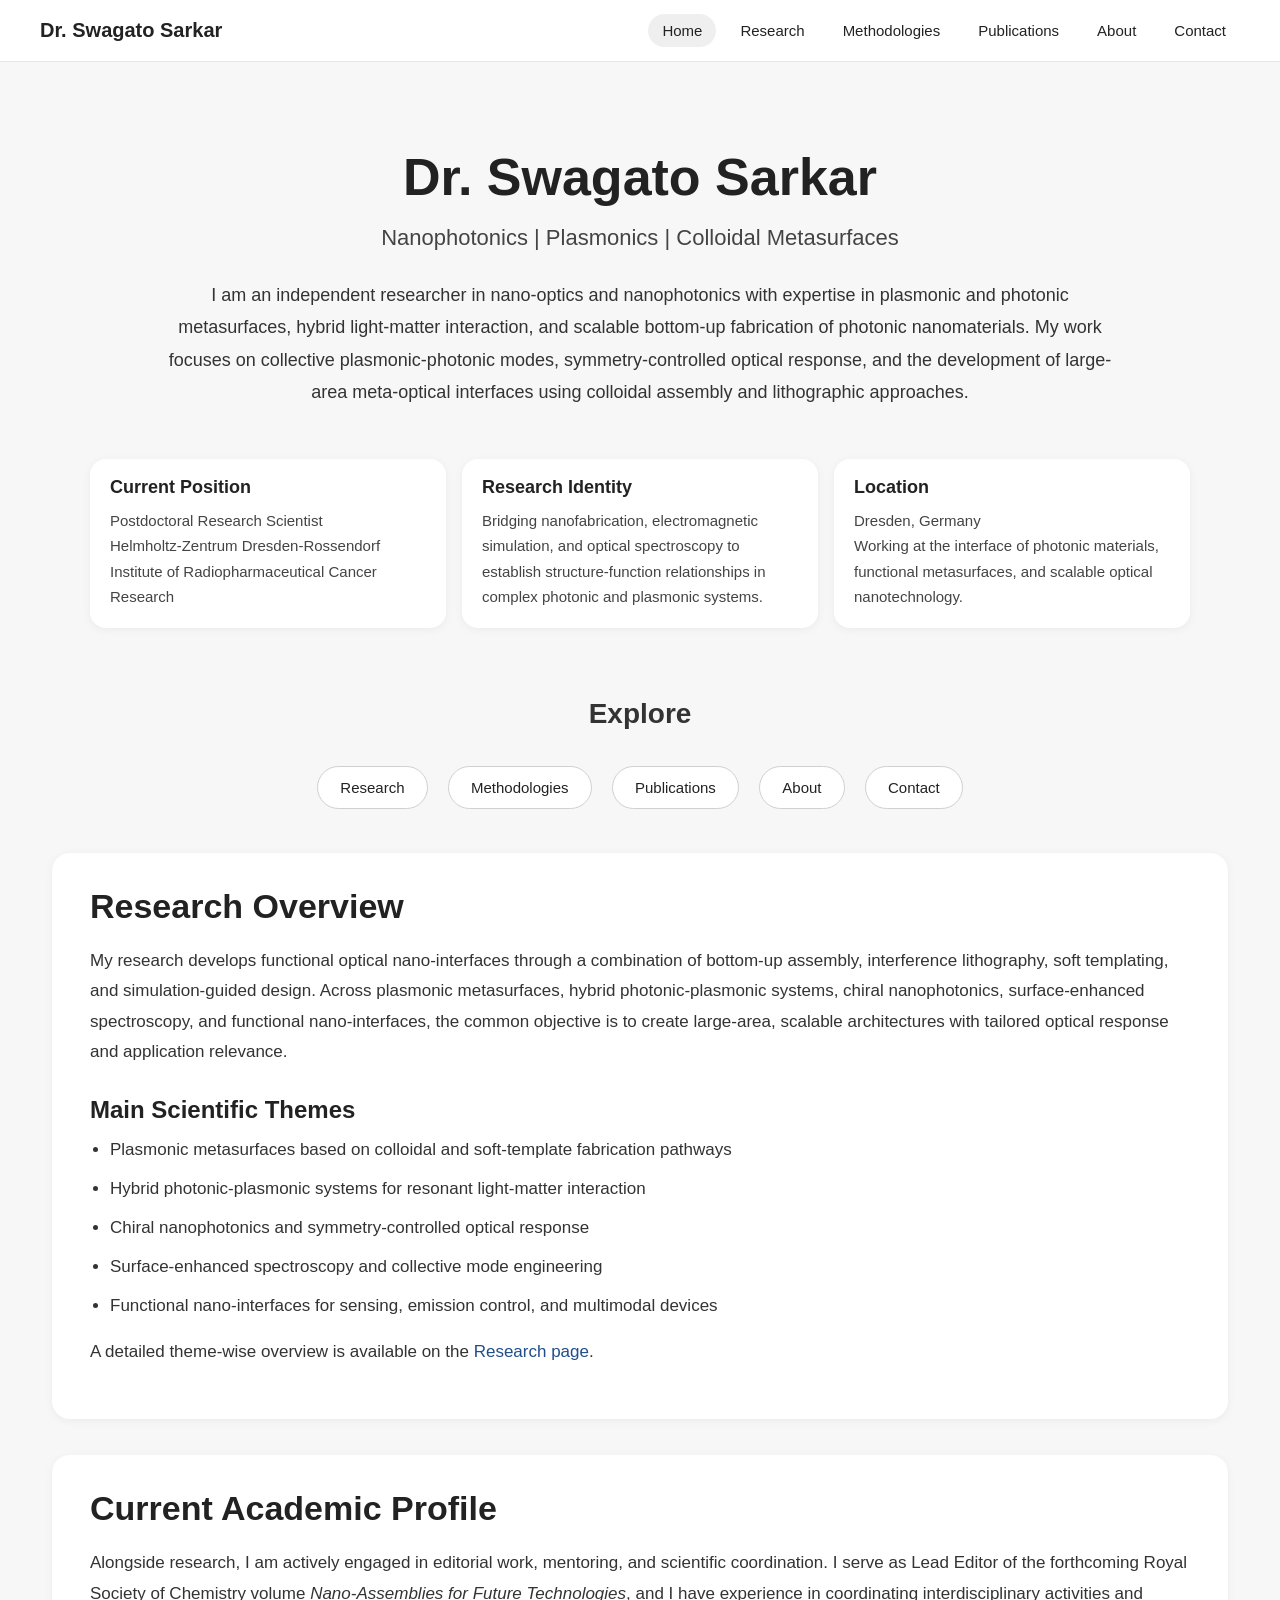
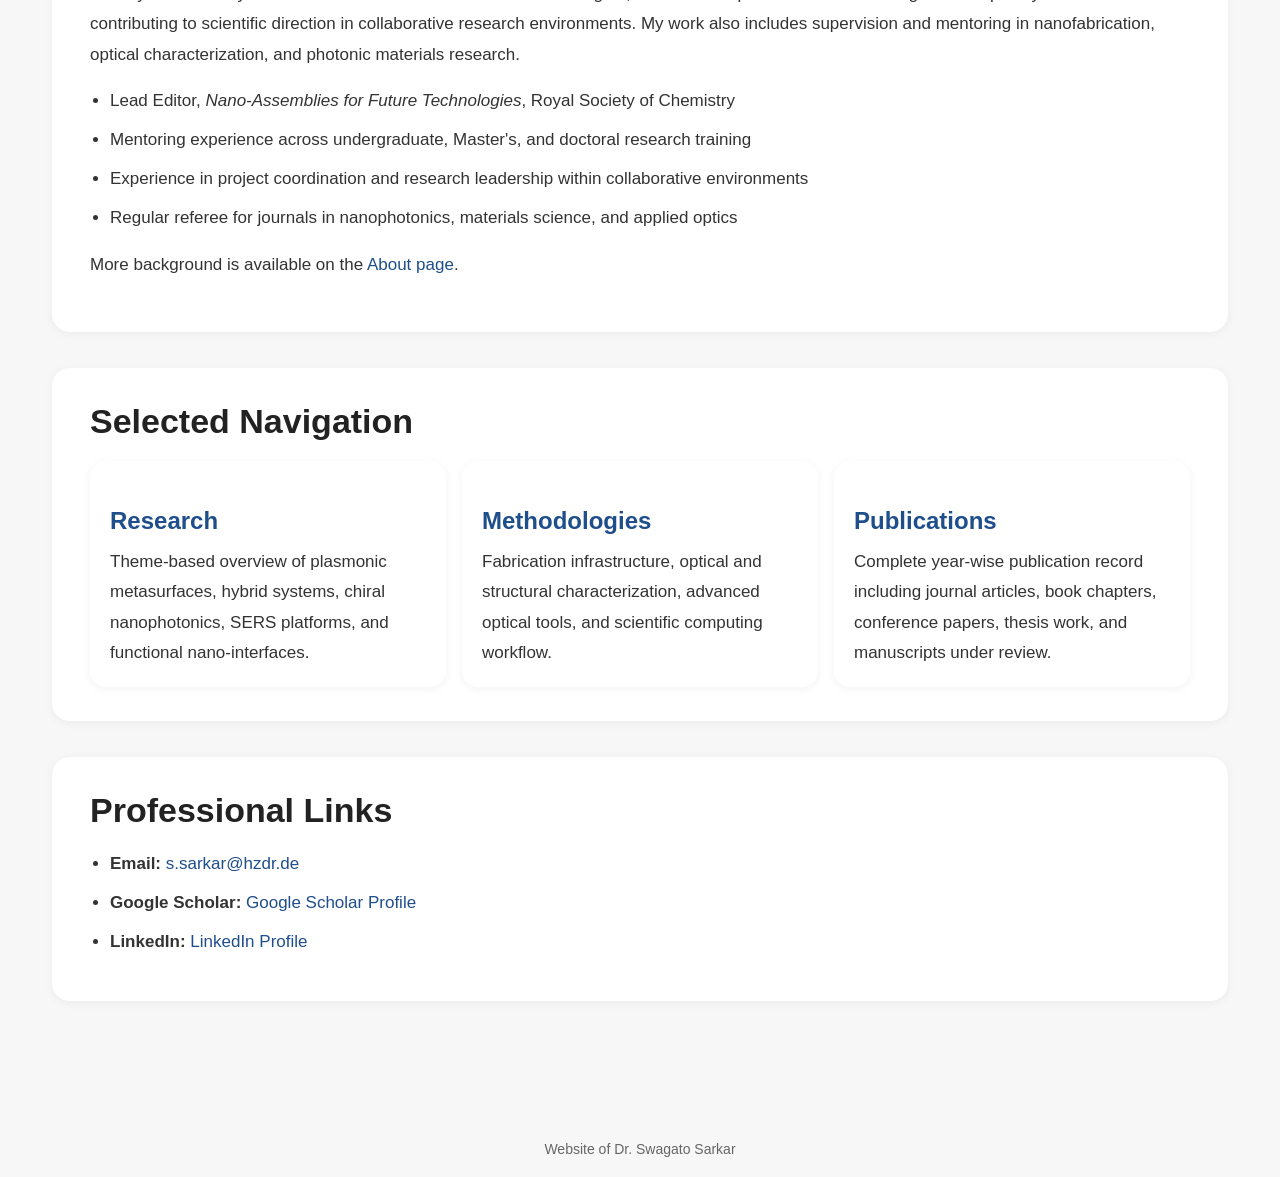
==== index.html @ 9317bd1b "update professional section" ====
<!DOCTYPE html>
<html lang="en">
<head>
    <meta charset="UTF-8">
    <meta name="viewport" content="width=device-width, initial-scale=1.0">
    <title>Dr. Swagato Sarkar | Nanophotonics</title>
    <link rel="stylesheet" href="styles.css">
</head>
<body>

<header class="site-header">
    <nav class="navbar">
        <a href="index.html" class="site-title">Dr. Swagato Sarkar</a>
        <div class="nav-links">
            <a href="index.html" class="active">Home</a>
            <a href="research.html">Research</a>
            <a href="methodologies.html">Methodologies</a>
            <a href="publications.html">Publications</a>
            <a href="about.html">About</a>
            <a href="contact.html">Contact</a>
        </div>
    </nav>
</header>

<div class="container">

    <div class="hero">
        <h1>Dr. Swagato Sarkar</h1>
        <h2>Nanophotonics | Plasmonics | Colloidal Metasurfaces</h2>

        <p>
            I am an independent researcher in nano-optics and nanophotonics with expertise in plasmonic and photonic
            metasurfaces, hybrid light-matter interaction, and scalable bottom-up fabrication of photonic nanomaterials.
            My work focuses on collective plasmonic-photonic modes, symmetry-controlled optical response, and the
            development of large-area meta-optical interfaces using colloidal assembly and lithographic approaches.
        </p>
    </div>

    <div class="card-grid">
        <div class="profile-card">
            <h3>Current Position</h3>
            <p>
                Postdoctoral Research Scientist<br>
                Helmholtz-Zentrum Dresden-Rossendorf<br>
                Institute of Radiopharmaceutical Cancer Research
            </p>
        </div>

        <div class="profile-card">
            <h3>Research Identity</h3>
            <p>
                Bridging nanofabrication, electromagnetic simulation, and optical spectroscopy to establish structure-function
                relationships in complex photonic and plasmonic systems.
            </p>
        </div>

        <div class="profile-card">
            <h3>Location</h3>
            <p>
                Dresden, Germany<br>
                Working at the interface of photonic materials, functional metasurfaces, and scalable optical nanotechnology.
            </p>
        </div>
    </div>

    <div class="section">
        <h2 class="section-title">Explore</h2>
        <div class="tag-group">
            <div class="tag"><a href="research.html">Research</a></div>
            <div class="tag"><a href="methodologies.html">Methodologies</a></div>
            <div class="tag"><a href="publications.html">Publications</a></div>
            <div class="tag"><a href="about.html">About</a></div>
            <div class="tag"><a href="contact.html">Contact</a></div>
        </div>
    </div>

    <div class="block">
        <h2>Research Overview</h2>
        <p>
            My research develops functional optical nano-interfaces through a combination of bottom-up assembly,
            interference lithography, soft templating, and simulation-guided design. Across plasmonic metasurfaces,
            hybrid photonic-plasmonic systems, chiral nanophotonics, surface-enhanced spectroscopy, and functional
            nano-interfaces, the common objective is to create large-area, scalable architectures with tailored optical
            response and application relevance.
        </p>

        <h3>Main Scientific Themes</h3>
        <ul>
            <li>Plasmonic metasurfaces based on colloidal and soft-template fabrication pathways</li>
            <li>Hybrid photonic-plasmonic systems for resonant light-matter interaction</li>
            <li>Chiral nanophotonics and symmetry-controlled optical response</li>
            <li>Surface-enhanced spectroscopy and collective mode engineering</li>
            <li>Functional nano-interfaces for sensing, emission control, and multimodal devices</li>
        </ul>

        <p>
            A detailed theme-wise overview is available on the <a href="research.html">Research page</a>.
        </p>
    </div>

    <div class="block">
        <h2>Current Academic Profile</h2>
        <p>
            Alongside research, I am actively engaged in editorial work, mentoring, and scientific coordination.
            I serve as Lead Editor of the forthcoming Royal Society of Chemistry volume <em>Nano-Assemblies for Future Technologies</em>,
            and I have experience in coordinating interdisciplinary activities and contributing to scientific direction in
            collaborative research environments. My work also includes supervision and mentoring in nanofabrication,
            optical characterization, and photonic materials research.
        </p>

        <ul>
            <li>Lead Editor, <em>Nano-Assemblies for Future Technologies</em>, Royal Society of Chemistry</li>
            <li>Mentoring experience across undergraduate, Master's, and doctoral research training</li>
            <li>Experience in project coordination and research leadership within collaborative environments</li>
            <li>Regular referee for journals in nanophotonics, materials science, and applied optics</li>
        </ul>

        <p>
            More background is available on the <a href="about.html">About page</a>.
        </p>
    </div>

<div class="block">
    <h2>Selected Navigation</h2>
    <div class="card-grid">

        <div class="profile-card">
            <h3><a href="research.html">Research</a></h3>
            <p>
                Theme-based overview of plasmonic metasurfaces, hybrid systems, chiral nanophotonics,
                SERS platforms, and functional nano-interfaces.
            </p>
        </div>

        <div class="profile-card">
            <h3><a href="methodologies.html">Methodologies</a></h3>
            <p>
                Fabrication infrastructure, optical and structural characterization, advanced
                optical tools, and scientific computing workflow.
            </p>
        </div>

        <div class="profile-card">
            <h3><a href="publications.html">Publications</a></h3>
            <p>
                Complete year-wise publication record including journal articles, book chapters,
                conference papers, thesis work, and manuscripts under review.
            </p>
        </div>

    </div>
</div>

<div class="block">
    <h2>Professional Links</h2>

    <ul class="contact-list">
        <li>
            <strong>Email:</strong>
            <a href="mailto:s.sarkar@hzdr.de">s.sarkar@hzdr.de</a>
        </li>

        <li>
            <strong>Google Scholar:</strong>
            <a href="https://scholar.google.de/citations?user=sH5rewgAAAAJ&hl=en&oi=ao" target="_blank" rel="noopener noreferrer">
                Google Scholar Profile
            </a>
        </li>

        <li>
            <strong>LinkedIn:</strong>
            <a href="https://www.linkedin.com/in/dr-swagato-sarkar/" target="_blank" rel="noopener noreferrer">
                LinkedIn Profile
            </a>
        </li>
    </ul>
</div>

</div>

<div class="footer">
    Website of Dr. Swagato Sarkar
</div>

</body>
</html>
---- styles.css ----
html {
    scroll-behavior: smooth;
}

body {
    font-family: Arial, sans-serif;
    margin: 0;
    padding: 0;
    background-color: #f7f7f7;
    color: #222;
}

.site-header {
    position: sticky;
    top: 0;
    z-index: 1000;
    background-color: rgba(255, 255, 255, 0.96);
    backdrop-filter: blur(8px);
    border-bottom: 1px solid #e5e5e5;
}

.navbar {
    max-width: 1200px;
    margin: 0 auto;
    padding: 14px 28px;
    display: flex;
    align-items: center;
    justify-content: space-between;
    gap: 20px;
}

.site-title {
    font-size: 20px;
    font-weight: 700;
    color: #222;
    text-decoration: none;
}

.nav-links {
    display: flex;
    flex-wrap: wrap;
    gap: 10px;
}

.nav-links a {
    text-decoration: none;
    color: #222;
    font-size: 15px;
    padding: 8px 14px;
    border-radius: 20px;
    transition: all 0.2s ease;
}

.nav-links a:hover,
.nav-links a.active {
    background-color: #efefef;
}

.container {
    max-width: 1200px;
    margin: 0 auto;
    padding: 50px 30px 80px 30px;
}

.hero {
    text-align: center;
    max-width: 950px;
    margin: 0 auto 50px auto;
}

h1 {
    font-size: 52px;
    margin-bottom: 12px;
}

.hero h2 {
    font-weight: normal;
    color: #444;
    margin-bottom: 28px;
    font-size: 22px;
}

.hero p {
    font-size: 18px;
    line-height: 1.8;
    color: #333;
    margin: 0 auto;
}

.section {
    margin-top: 70px;
}

.section-title {
    text-align: center;
    font-size: 28px;
    margin-bottom: 28px;
    color: #333;
}

.tag-group {
    text-align: center;
    max-width: 1100px;
    margin: 0 auto;
}

.tag {
    display: inline-block;
    padding: 12px 22px;
    margin: 8px;
    border: 1px solid #d0d0d0;
    border-radius: 30px;
    font-size: 15px;
    background-color: #ffffff;
    transition: all 0.2s ease;
}

.tag a {
    text-decoration: none;
    color: #222;
    font-weight: 500;
}

.tag:hover {
    background-color: #f0f0f0;
    border-color: #999;
    transform: translateY(-2px);
    cursor: pointer;
}

.card-grid {
    max-width: 1100px;
    margin: 0 auto;
    display: grid;
    grid-template-columns: repeat(3, 1fr);
    gap: 16px;
}

.profile-card {
    background-color: #ffffff;
    border-radius: 16px;
    padding: 18px 20px;
    box-shadow: 0 2px 10px rgba(0, 0, 0, 0.05);
    text-align: left;
}

.profile-card h3 {
    margin: 0 0 10px 0;
    font-size: 18px;
}

.profile-card p {
    margin: 0;
    font-size: 15px;
    line-height: 1.7;
    color: #444;
}

.block {
    max-width: 1100px;
    margin: 36px auto 0 auto;
    background-color: #ffffff;
    padding: 34px 38px;
    border-radius: 18px;
    box-shadow: 0 2px 10px rgba(0, 0, 0, 0.05);
}

.block h2 {
    margin-top: 0;
    margin-bottom: 20px;
    font-size: 34px;
    color: #222;
}

.block h3 {
    margin-top: 28px;
    margin-bottom: 12px;
    font-size: 24px;
    color: #222;
}

.block p {
    font-size: 17px;
    line-height: 1.8;
    color: #333;
}

.block ul {
    margin: 0;
    padding-left: 20px;
}

.block li {
    margin-bottom: 10px;
    font-size: 17px;
    line-height: 1.7;
    color: #333;
}

.research-block {
    max-width: 1100px;
    margin: 70px auto 0 auto;
    background-color: #ffffff;
    padding: 36px 42px;
    border-radius: 18px;
    box-shadow: 0 2px 10px rgba(0, 0, 0, 0.05);
    text-align: left;
    scroll-margin-top: 50px;
}

.research-block h2 {
    text-align: left;
    font-size: 34px;
    margin-top: 0;
    margin-bottom: 24px;
    color: #222;
}

.research-block p {
    font-size: 18px;
    line-height: 1.9;
    margin-bottom: 22px;
    color: #333;
    text-align: left;
}

.research-block ul {
    margin: 10px 0 24px 24px;
    padding-left: 12px;
}

.research-block li {
    font-size: 18px;
    line-height: 1.8;
    margin-bottom: 8px;
}

.research-image {
    width: 100%;
    max-width: 1000px;
    display: block;
    margin: 24px auto 0 auto;
    border-radius: 14px;
    box-shadow: 0 3px 12px rgba(0, 0, 0, 0.08);
}

.publications-block {
    max-width: 1100px;
    margin: 80px auto 0 auto;
    background-color: #ffffff;
    padding: 40px 44px;
    border-radius: 18px;
    box-shadow: 0 2px 10px rgba(0, 0, 0, 0.05);
}

.publications-block h2 {
    margin-top: 0;
    margin-bottom: 18px;
    font-size: 36px;
    color: #222;
}

.pub-note {
    color: #666;
    font-size: 15px;
    margin-bottom: 22px;
    line-height: 1.7;
}

.pub-year-box {
    border: 1px solid #e3e3e3;
    border-radius: 14px;
    margin-bottom: 16px;
    background-color: #fafafa;
    overflow: hidden;
}

.pub-year-box summary {
    list-style: none;
    cursor: pointer;
    padding: 16px 20px;
    font-size: 24px;
    font-weight: 600;
    color: #222;
    background-color: #f4f4f4;
}

.pub-year-box summary::-webkit-details-marker {
    display: none;
}

.pub-year-box summary::after {
    content: "+";
    float: right;
    font-size: 26px;
    line-height: 1;
}

.pub-year-box[open] summary::after {
    content: "−";
}

.pub-year-content {
    padding: 18px 24px 20px 24px;
    background-color: #ffffff;
}

.pub-list {
    margin: 0;
    padding-left: 22px;
}

.pub-list li {
    margin-bottom: 14px;
    line-height: 1.7;
    font-size: 17px;
    color: #333;
}

.pub-list a,
.block a {
    color: #1f4e8c;
    text-decoration: none;
}

.pub-list a:hover,
.block a:hover {
    text-decoration: underline;
}

.footer {
    max-width: 1200px;
    margin: 60px auto 20px auto;
    padding: 0 30px;
    font-size: 14px;
    color: #666;
    text-align: center;
}

@media (max-width: 900px) {
    .card-grid {
        grid-template-columns: 1fr;
    }

    .navbar {
        flex-direction: column;
        align-items: flex-start;
    }
}

@media (max-width: 768px) {
    .container {
        padding: 35px 18px 60px 18px;
    }

    h1 {
        font-size: 40px;
    }

    .hero h2 {
        font-size: 20px;
    }

    .research-block,
    .block,
    .publications-block {
        padding: 26px 22px;
    }

    .research-block h2,
    .block h2,
    .publications-block h2 {
        font-size: 28px;
    }

    .research-block p,
    .research-block li,
    .block p,
    .block li,
    .pub-list li {
        font-size: 16px;
    }
}
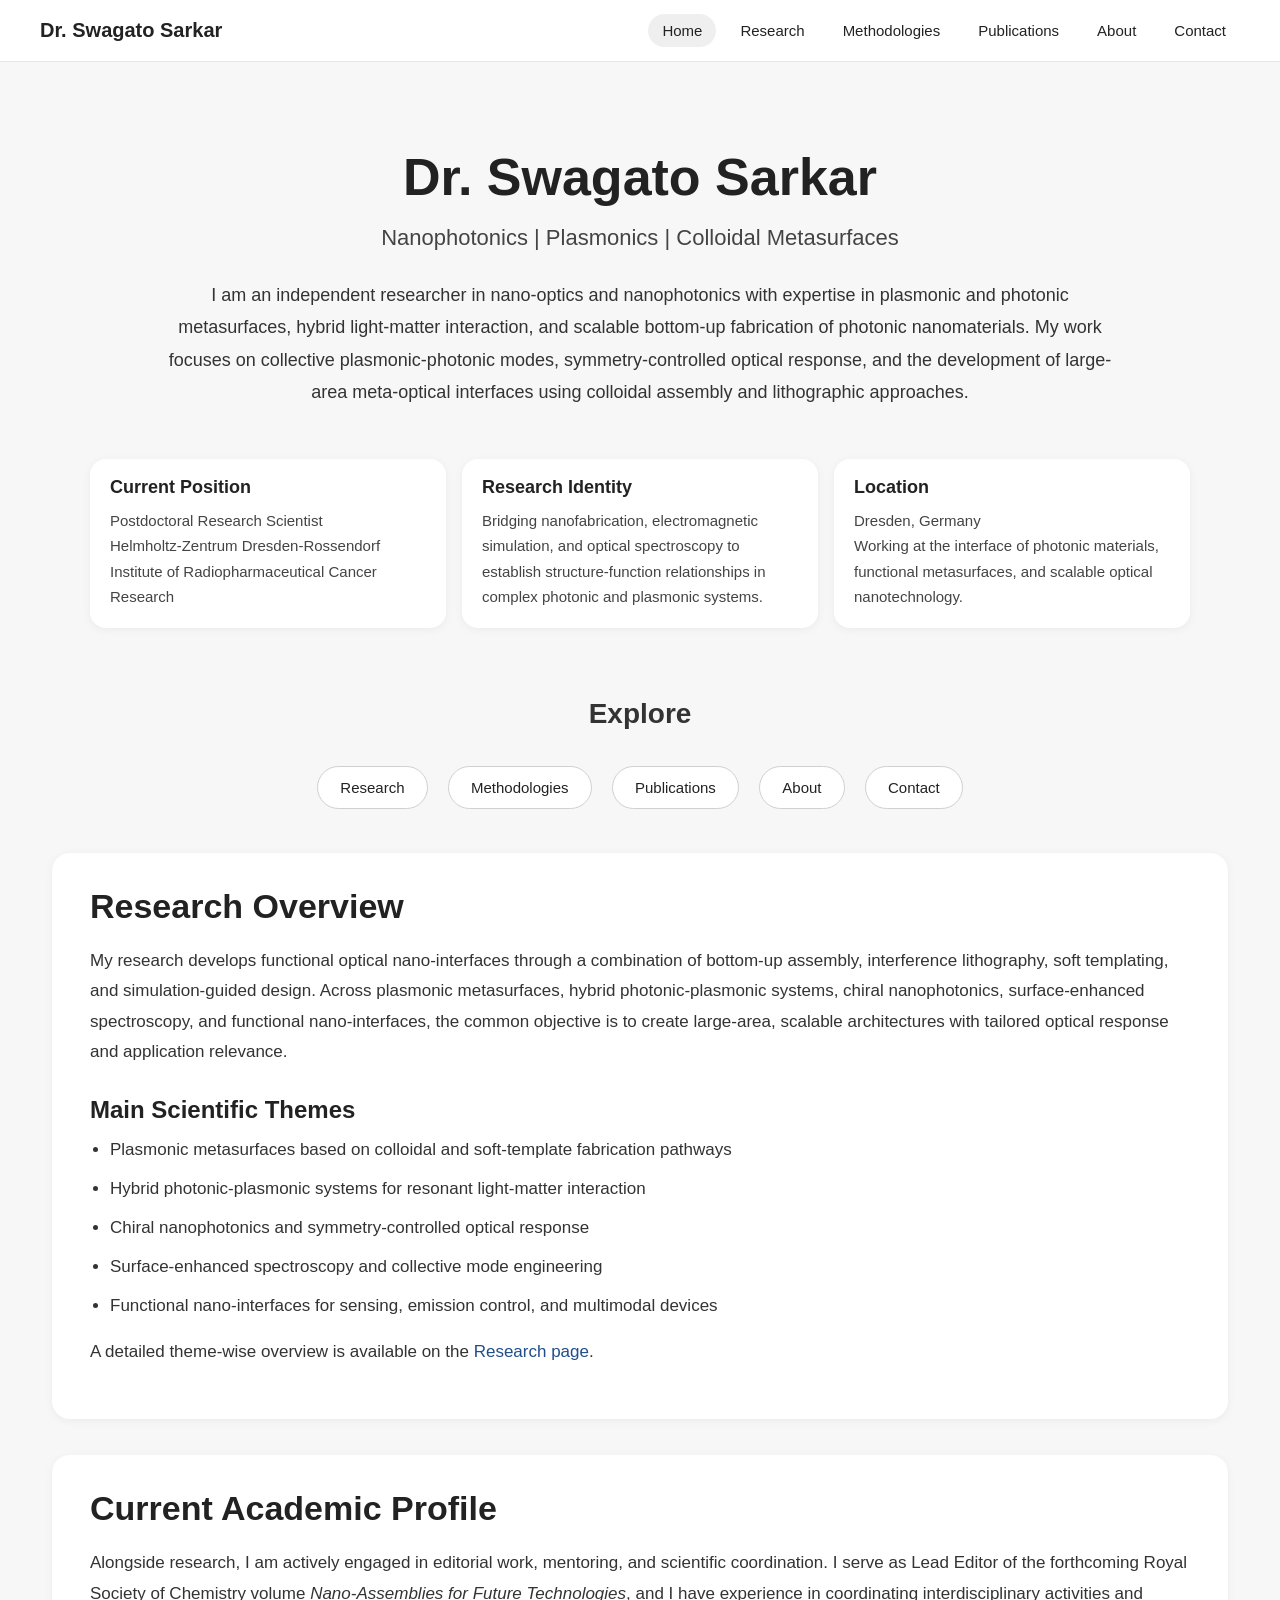
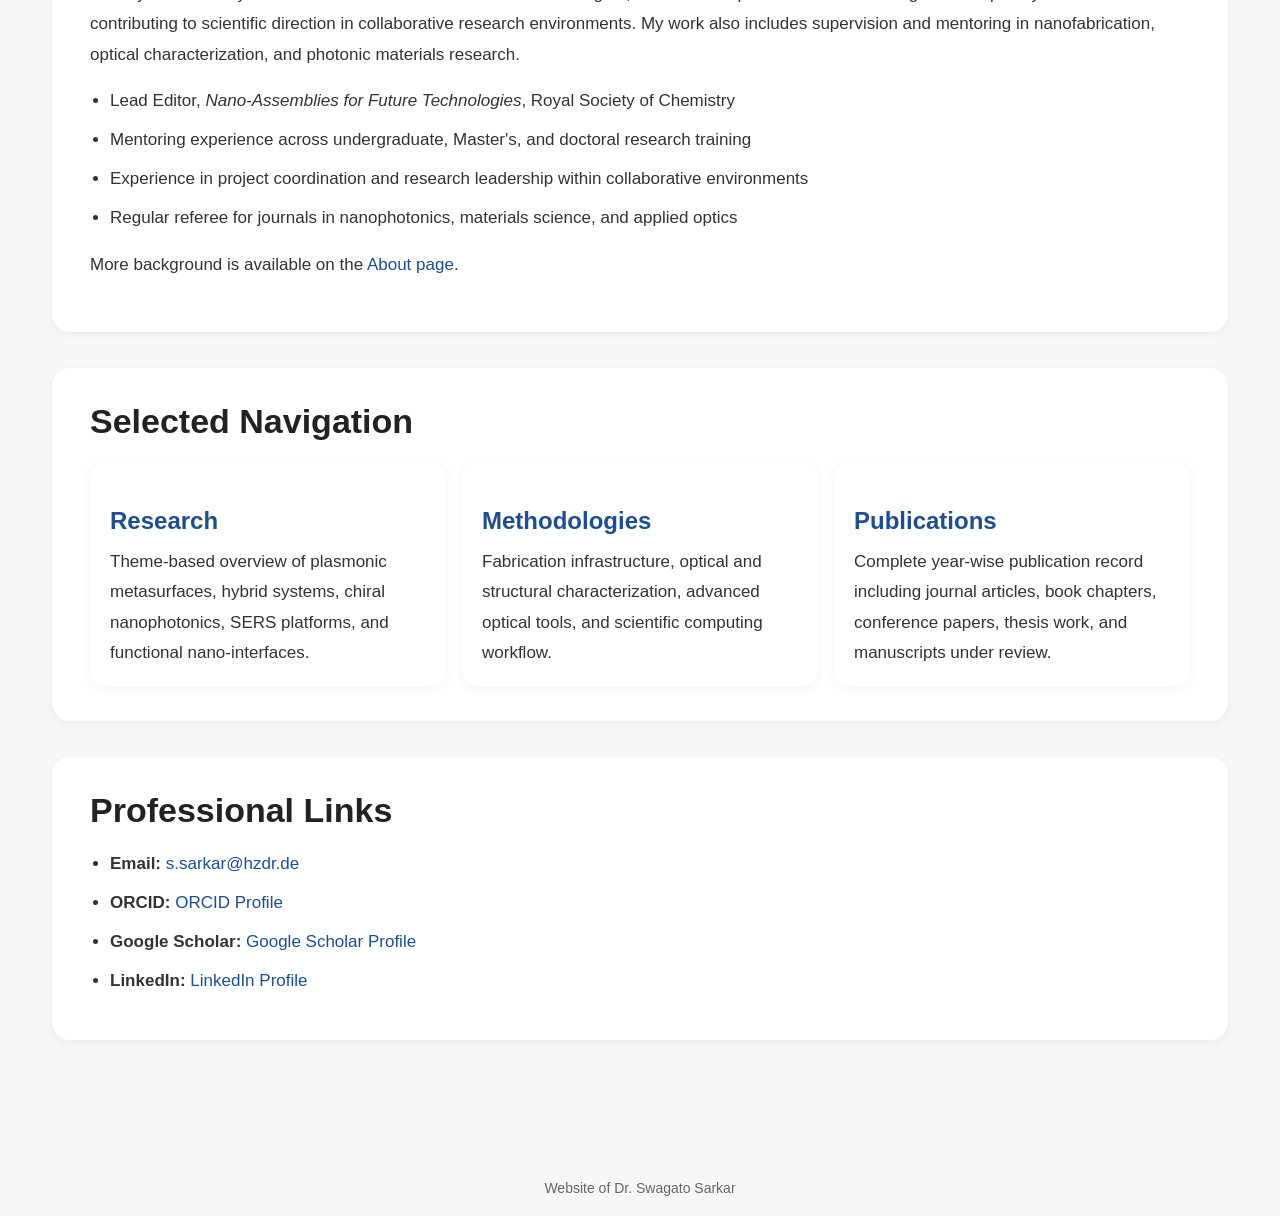
==== commit 4f11cb6c: "added orcid" ====
--- a/index.html
+++ b/index.html
@@ -161,6 +161,13 @@
         </li>
 
         <li>
+            <strong>ORCID:</strong>
+            <a href="https://orcid.org/0000-0002-6979-3446" target="_blank" rel="noopener noreferrer">
+                ORCID Profile
+            </a>
+        </li>
+
+        <li>
             <strong>Google Scholar:</strong>
             <a href="https://scholar.google.de/citations?user=sH5rewgAAAAJ&hl=en&oi=ao" target="_blank" rel="noopener noreferrer">
                 Google Scholar Profile
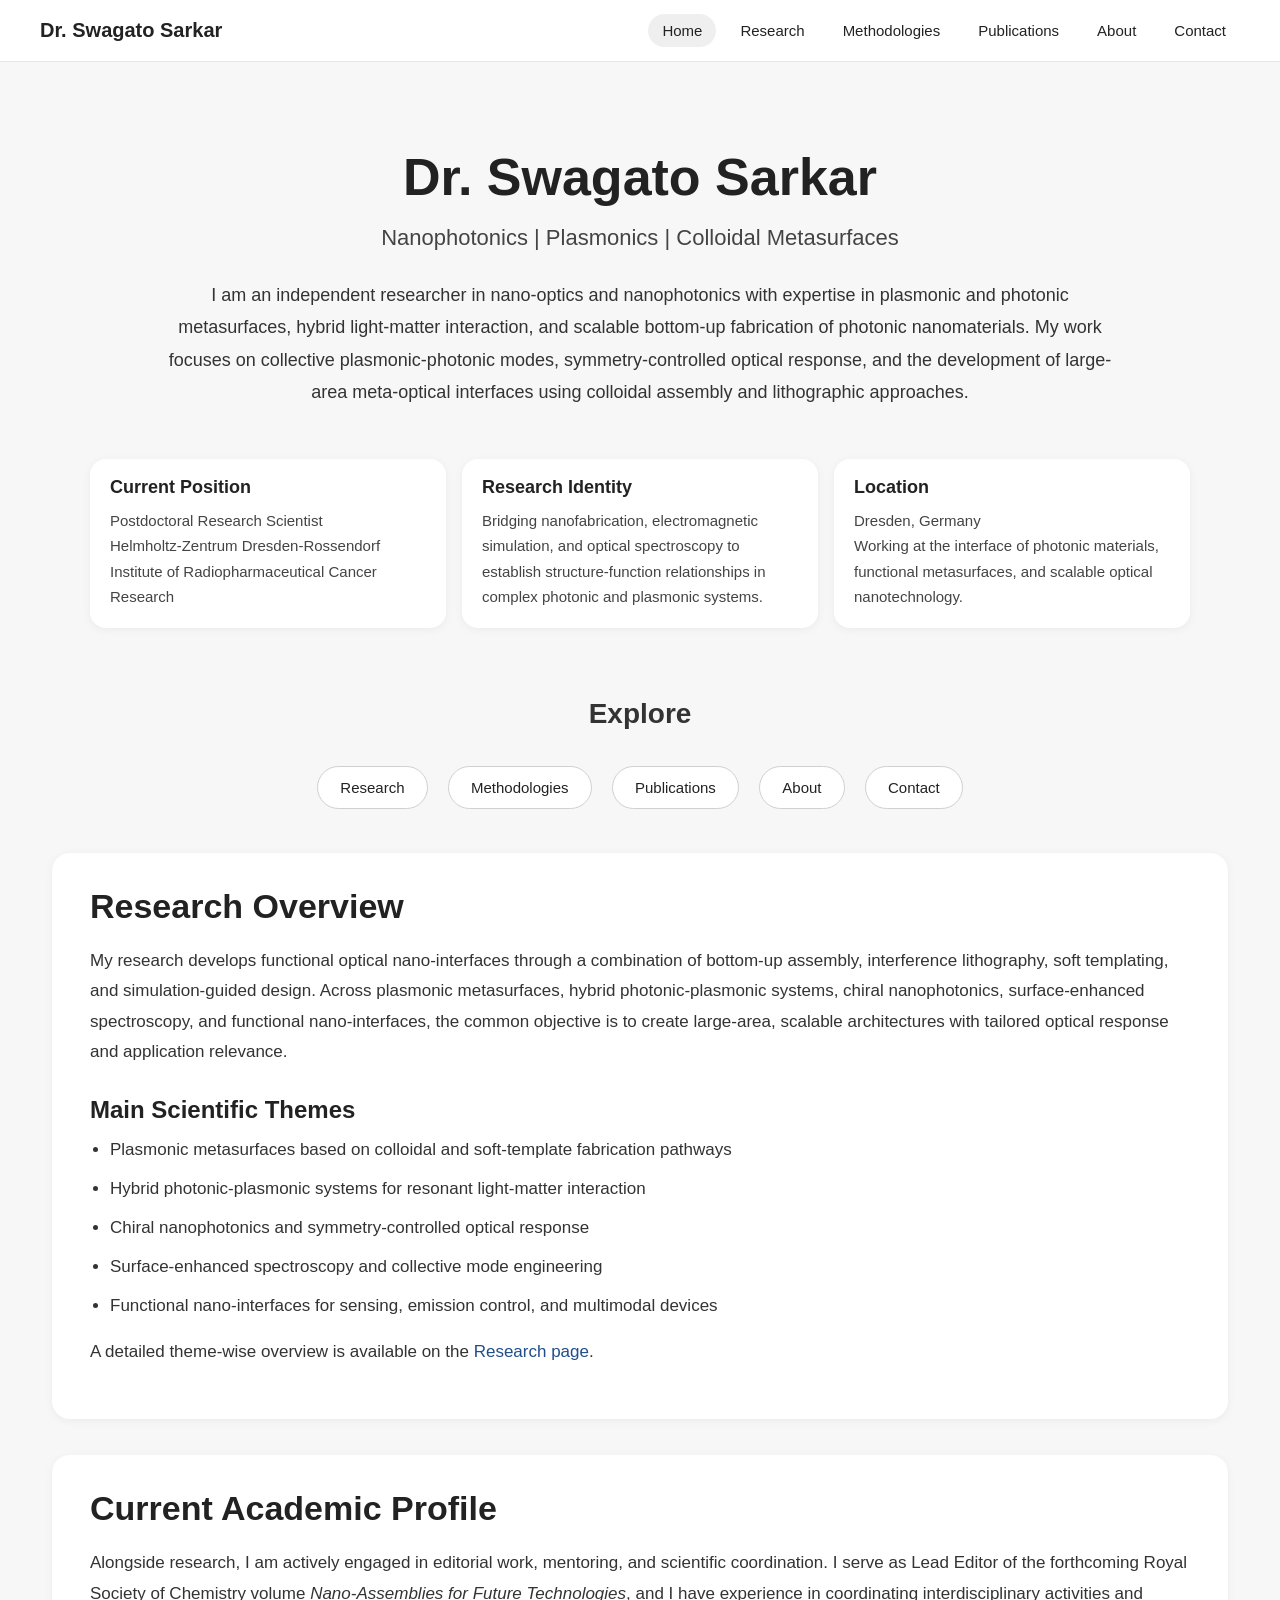
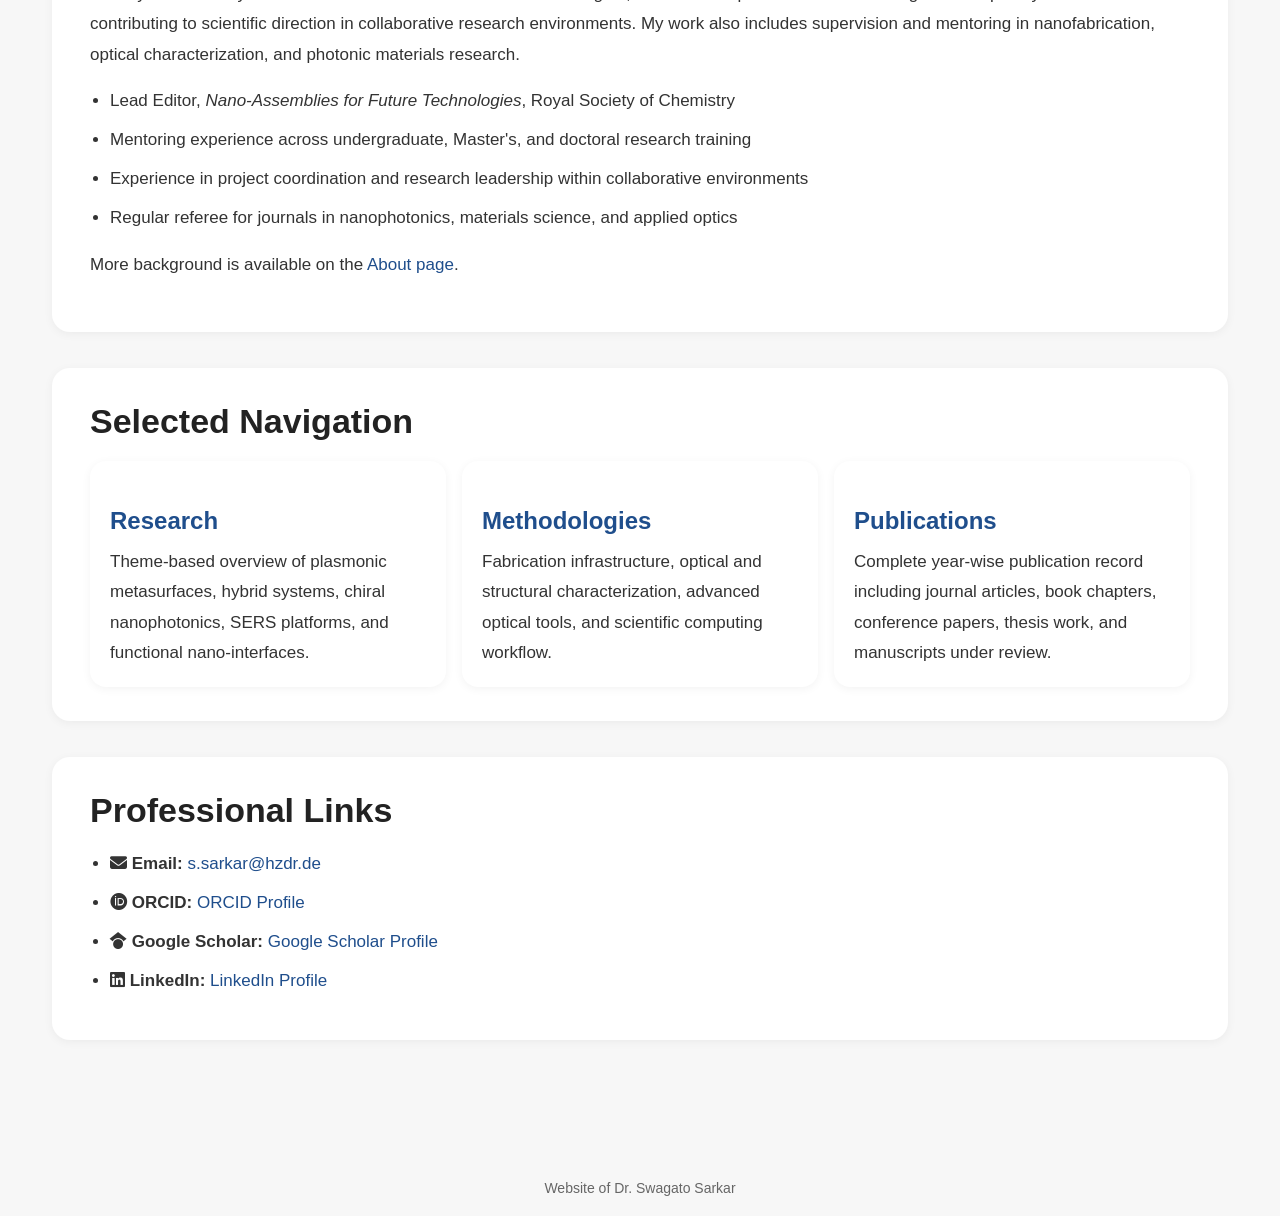
==== commit 06d1439d: "Update index.html" ====
--- a/index.html
+++ b/index.html
@@ -4,6 +4,7 @@
     <meta charset="UTF-8">
     <meta name="viewport" content="width=device-width, initial-scale=1.0">
     <title>Dr. Swagato Sarkar | Nanophotonics</title>
+    <link rel="stylesheet" href="https://cdnjs.cloudflare.com/ajax/libs/font-awesome/6.5.2/css/all.min.css">
     <link rel="stylesheet" href="styles.css">
 </head>
 <body>
@@ -154,13 +155,15 @@
 <div class="block">
     <h2>Professional Links</h2>
 
-    <ul class="contact-list">
+    <ul class="contact-list icon-links">
         <li>
+            <i class="fa-solid fa-envelope"></i>
             <strong>Email:</strong>
             <a href="mailto:s.sarkar@hzdr.de">s.sarkar@hzdr.de</a>
         </li>
 
         <li>
+            <i class="fa-brands fa-orcid"></i>
             <strong>ORCID:</strong>
             <a href="https://orcid.org/0000-0002-6979-3446" target="_blank" rel="noopener noreferrer">
                 ORCID Profile
@@ -168,6 +171,7 @@
         </li>
 
         <li>
+            <i class="fa-brands fa-google-scholar"></i>
             <strong>Google Scholar:</strong>
             <a href="https://scholar.google.de/citations?user=sH5rewgAAAAJ&hl=en&oi=ao" target="_blank" rel="noopener noreferrer">
                 Google Scholar Profile
@@ -175,6 +179,7 @@
         </li>
 
         <li>
+            <i class="fa-brands fa-linkedin"></i>
             <strong>LinkedIn:</strong>
             <a href="https://www.linkedin.com/in/dr-swagato-sarkar/" target="_blank" rel="noopener noreferrer">
                 LinkedIn Profile
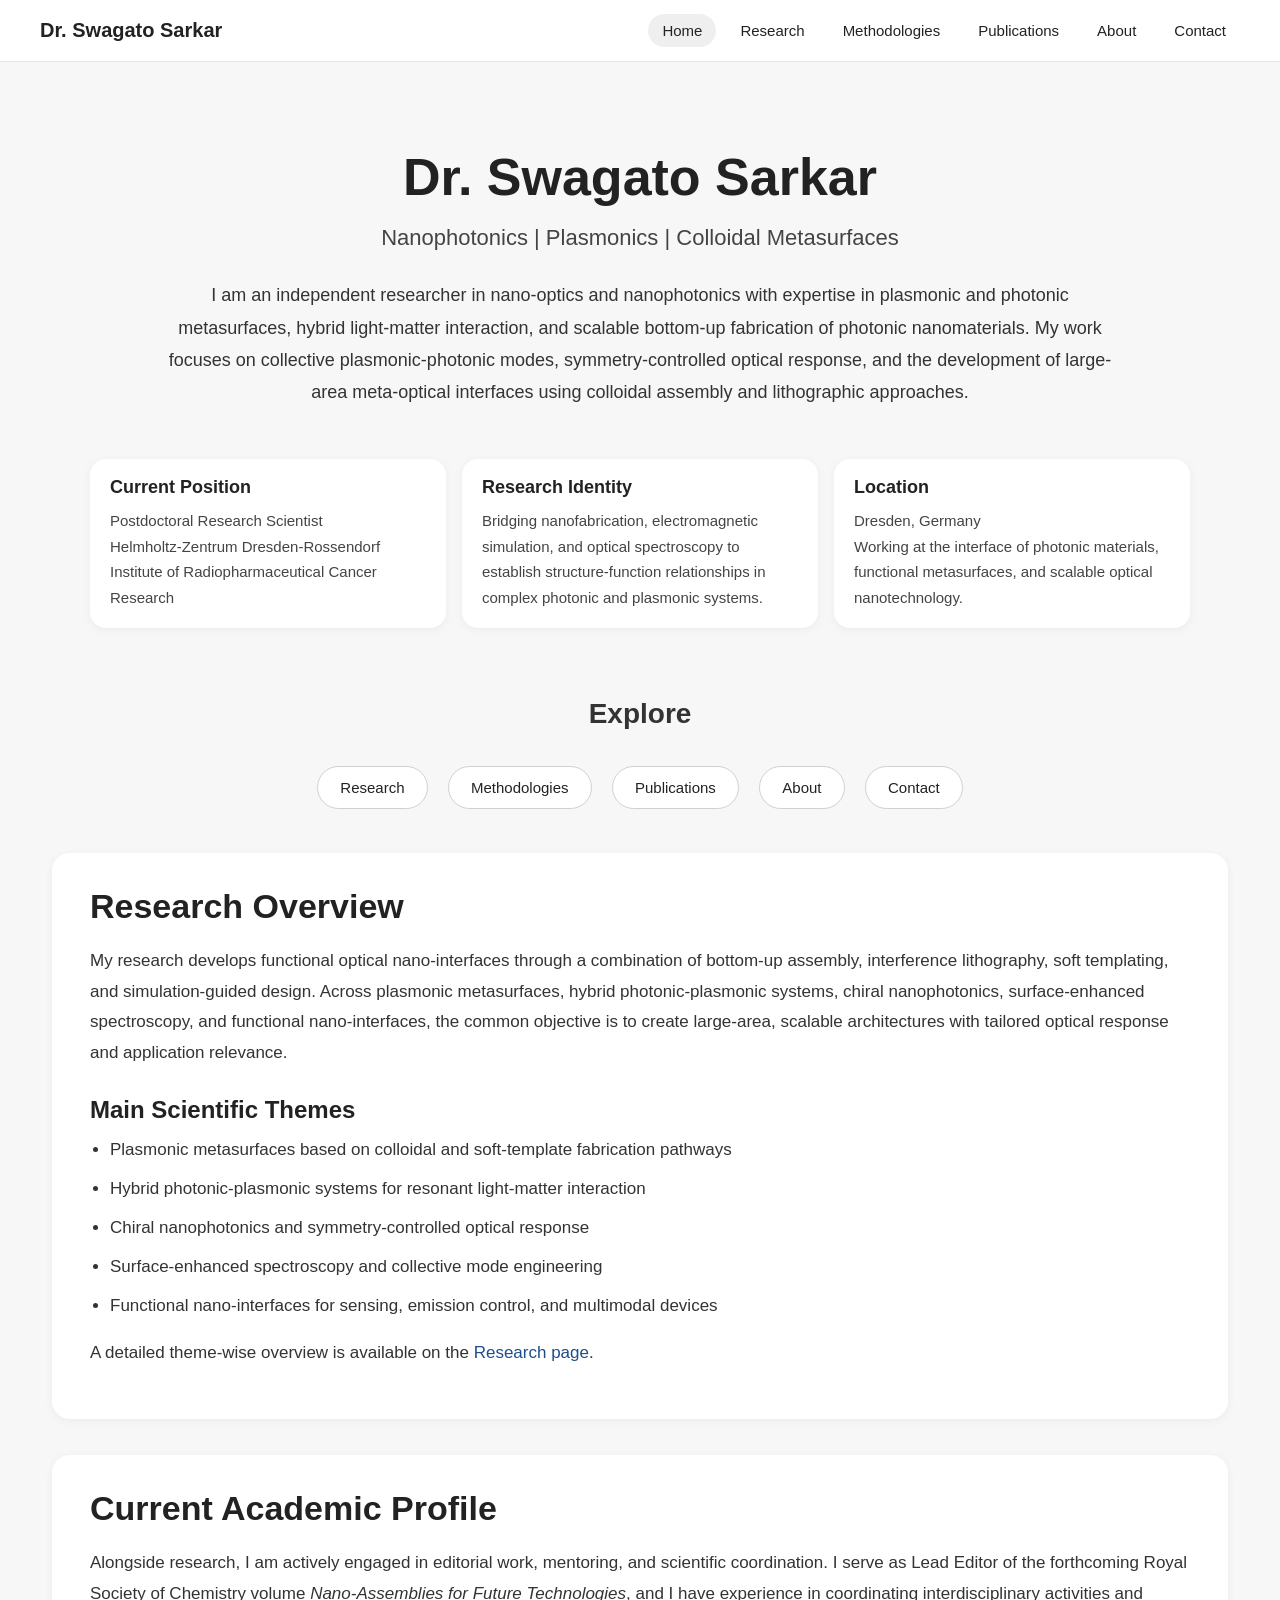
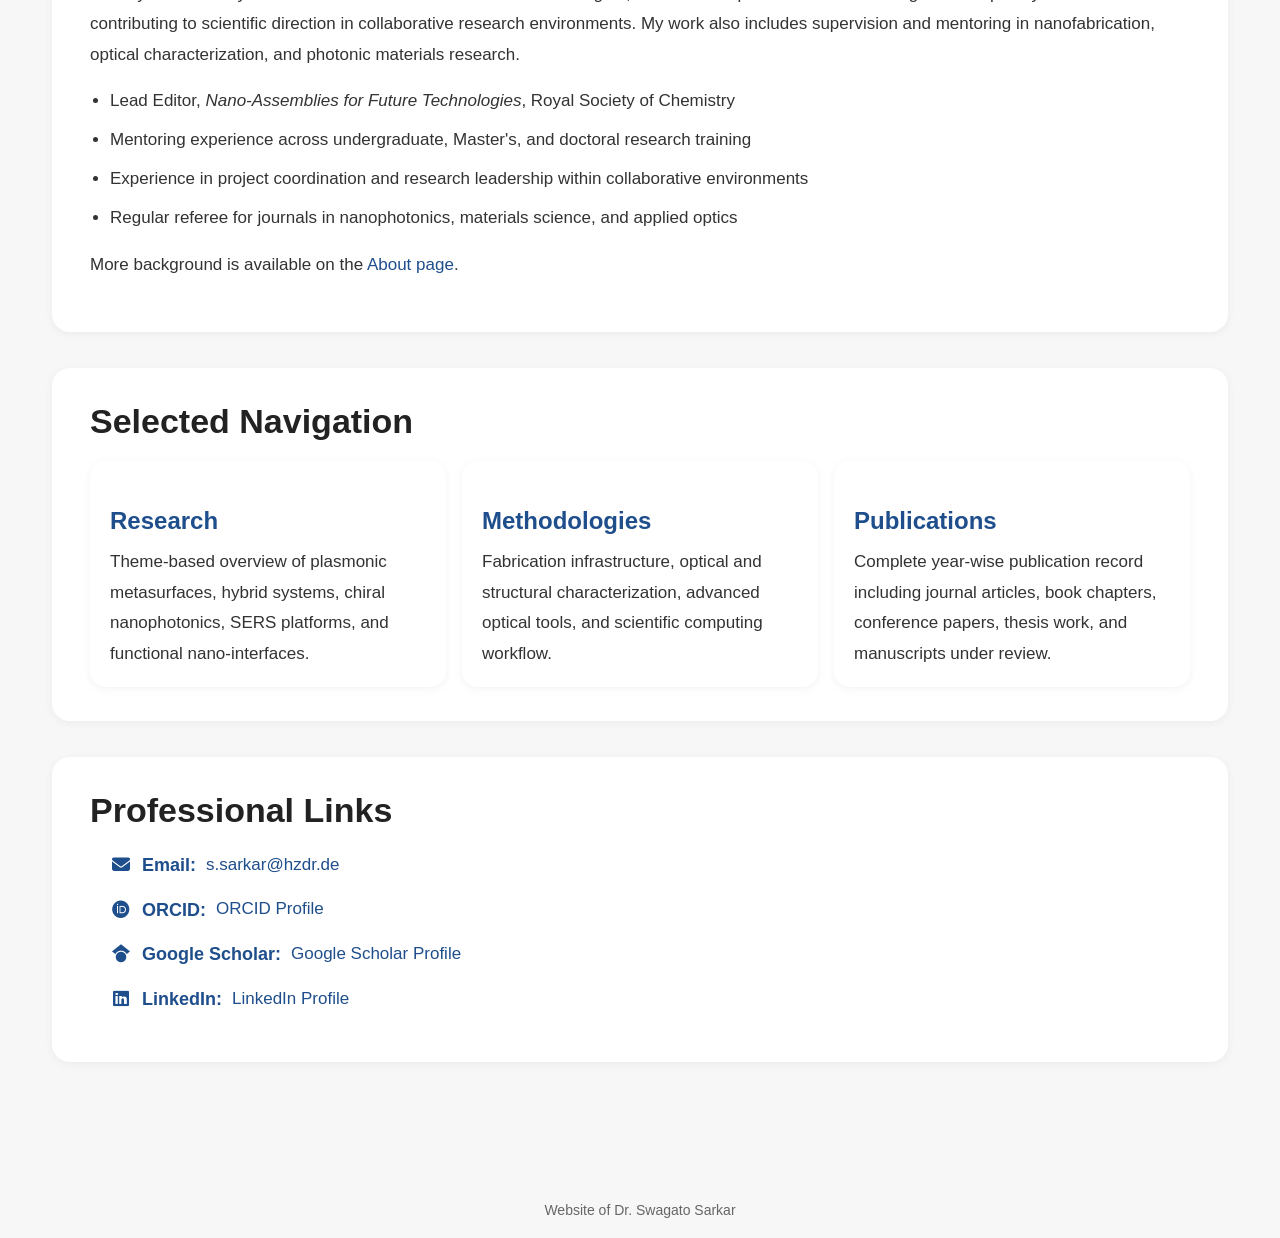
==== commit c053cfc5: "Update index.html" ====
--- a/index.html
+++ b/index.html
@@ -194,5 +194,6 @@
     Website of Dr. Swagato Sarkar
 </div>
 
+<script src="script.js"></script>   
 </body>
 </html>
--- a/styles.css
+++ b/styles.css
@@ -381,3 +381,247 @@
         font-size: 16px;
     }
 }
+.icon-links {
+    list-style: none;
+    padding-left: 0;
+    margin: 0;
+}
+
+.icon-links li {
+    display: flex;
+    align-items: center;
+    gap: 10px;
+    margin-bottom: 14px;
+    font-size: 17px;
+    line-height: 1.7;
+    color: #333;
+}
+
+.icon-links i {
+    width: 22px;
+    font-size: 18px;
+    color: #1f4e8c;
+    text-align: center;
+}
+
+.icon-links a {
+    color: #1f4e8c;
+    text-decoration: none;
+}
+
+.icon-links a:hover {
+    text-decoration: underline;
+}
+.contact-grid {
+    display: grid;
+    grid-template-columns: 1fr 1fr;
+    gap: 18px 30px;
+    margin-top: 10px;
+}
+
+.contact-item {
+    display: flex;
+    align-items: flex-start;
+    gap: 12px;
+    font-size: 16px;
+    line-height: 1.6;
+}
+
+.contact-item i {
+    font-size: 18px;
+    color: #1f4e8c;
+    margin-top: 4px;
+    min-width: 22px;
+}
+
+.contact-item strong {
+    display: block;
+    font-weight: 600;
+    color: #222;
+}
+
+.contact-item p {
+    margin: 2px 0 0 0;
+    color: #444;
+}
+
+.contact-item a {
+    color: #1f4e8c;
+    text-decoration: none;
+}
+
+.contact-item a:hover {
+    text-decoration: underline;
+}
+@media (max-width: 768px) {
+    .contact-grid {
+        grid-template-columns: 1fr;
+    }
+}
+/* Subtle hover animation system */
+
+.profile-card,
+.logo-card,
+.block,
+.research-block,
+.publications-block,
+.pub-year-box {
+    transition: transform 0.22s ease, box-shadow 0.22s ease, border-color 0.22s ease, background-color 0.22s ease;
+}
+
+.profile-card:hover,
+.logo-card:hover {
+    transform: translateY(-4px);
+    box-shadow: 0 8px 20px rgba(0, 0, 0, 0.08);
+}
+
+.block:hover,
+.research-block:hover,
+.publications-block:hover {
+    transform: translateY(-3px);
+    box-shadow: 0 8px 22px rgba(0, 0, 0, 0.08);
+}
+
+.pub-year-box:hover {
+    transform: translateY(-2px);
+    box-shadow: 0 6px 16px rgba(0, 0, 0, 0.06);
+}
+
+.nav-links a,
+.tag,
+.icon-links a,
+.contact-item a,
+.pub-list a,
+.block a {
+    transition: color 0.18s ease, background-color 0.18s ease, text-decoration-color 0.18s ease, transform 0.18s ease;
+}
+
+.nav-links a:hover {
+    transform: translateY(-1px);
+}
+
+.tag:hover {
+    box-shadow: 0 4px 10px rgba(0, 0, 0, 0.05);
+}
+
+.research-image {
+    transition: transform 0.25s ease, box-shadow 0.25s ease;
+}
+
+.research-image:hover {
+    transform: scale(1.01);
+    box-shadow: 0 8px 22px rgba(0, 0, 0, 0.12);
+}
+
+.contact-item {
+    transition: transform 0.18s ease;
+}
+
+.contact-item:hover {
+    transform: translateX(3px);
+}
+
+/* Respect reduced motion preferences */
+@media (prefers-reduced-motion: reduce) {
+    .profile-card,
+    .logo-card,
+    .block,
+    .research-block,
+    .publications-block,
+    .pub-year-box,
+    .nav-links a,
+    .tag,
+    .icon-links a,
+    .contact-item,
+    .contact-item a,
+    .pub-list a,
+    .block a,
+    .research-image {
+        transition: none;
+    }
+
+    .profile-card:hover,
+    .logo-card:hover,
+    .block:hover,
+    .research-block:hover,
+    .publications-block:hover,
+    .pub-year-box:hover,
+    .nav-links a:hover,
+    .tag:hover,
+    .research-image:hover,
+    .contact-item:hover {
+        transform: none;
+    }
+}
+.contact-list li strong {
+    color: #1f4e8c;
+    font-size: 18px;
+}
+/* Timeline layout */
+
+.timeline {
+    margin-top: 20px;
+    border-left: 2px solid #e0e0e0;
+    padding-left: 20px;
+}
+
+.timeline-item {
+    display: flex;
+    align-items: flex-start;
+    margin-bottom: 22px;
+    position: relative;
+}
+
+.timeline-item::before {
+    content: "";
+    position: absolute;
+    left: -11px;
+    top: 6px;
+    width: 10px;
+    height: 10px;
+    background-color: #1f4e8c;
+    border-radius: 50%;
+}
+
+.timeline-year {
+    min-width: 110px;
+    font-weight: 600;
+    color: #1f4e8c;
+    font-size: 16px;
+}
+
+.timeline-content {
+    color: #333;
+    line-height: 1.6;
+}
+@media (max-width: 768px) {
+    .timeline-item {
+        flex-direction: column;
+    }
+
+    .timeline-year {
+        margin-bottom: 4px;
+    }
+}
+/* Scroll-triggered fade animation */
+
+.fade-in-section {
+    opacity: 0;
+    transform: translateY(28px);
+    transition: opacity 0.8s ease, transform 0.8s ease;
+    will-change: opacity, transform;
+}
+
+.fade-in-section.visible {
+    opacity: 1;
+    transform: translateY(0);
+}
+
+/* Reduced motion accessibility */
+@media (prefers-reduced-motion: reduce) {
+    .fade-in-section {
+        opacity: 1;
+        transform: none;
+        transition: none;
+    }
+}
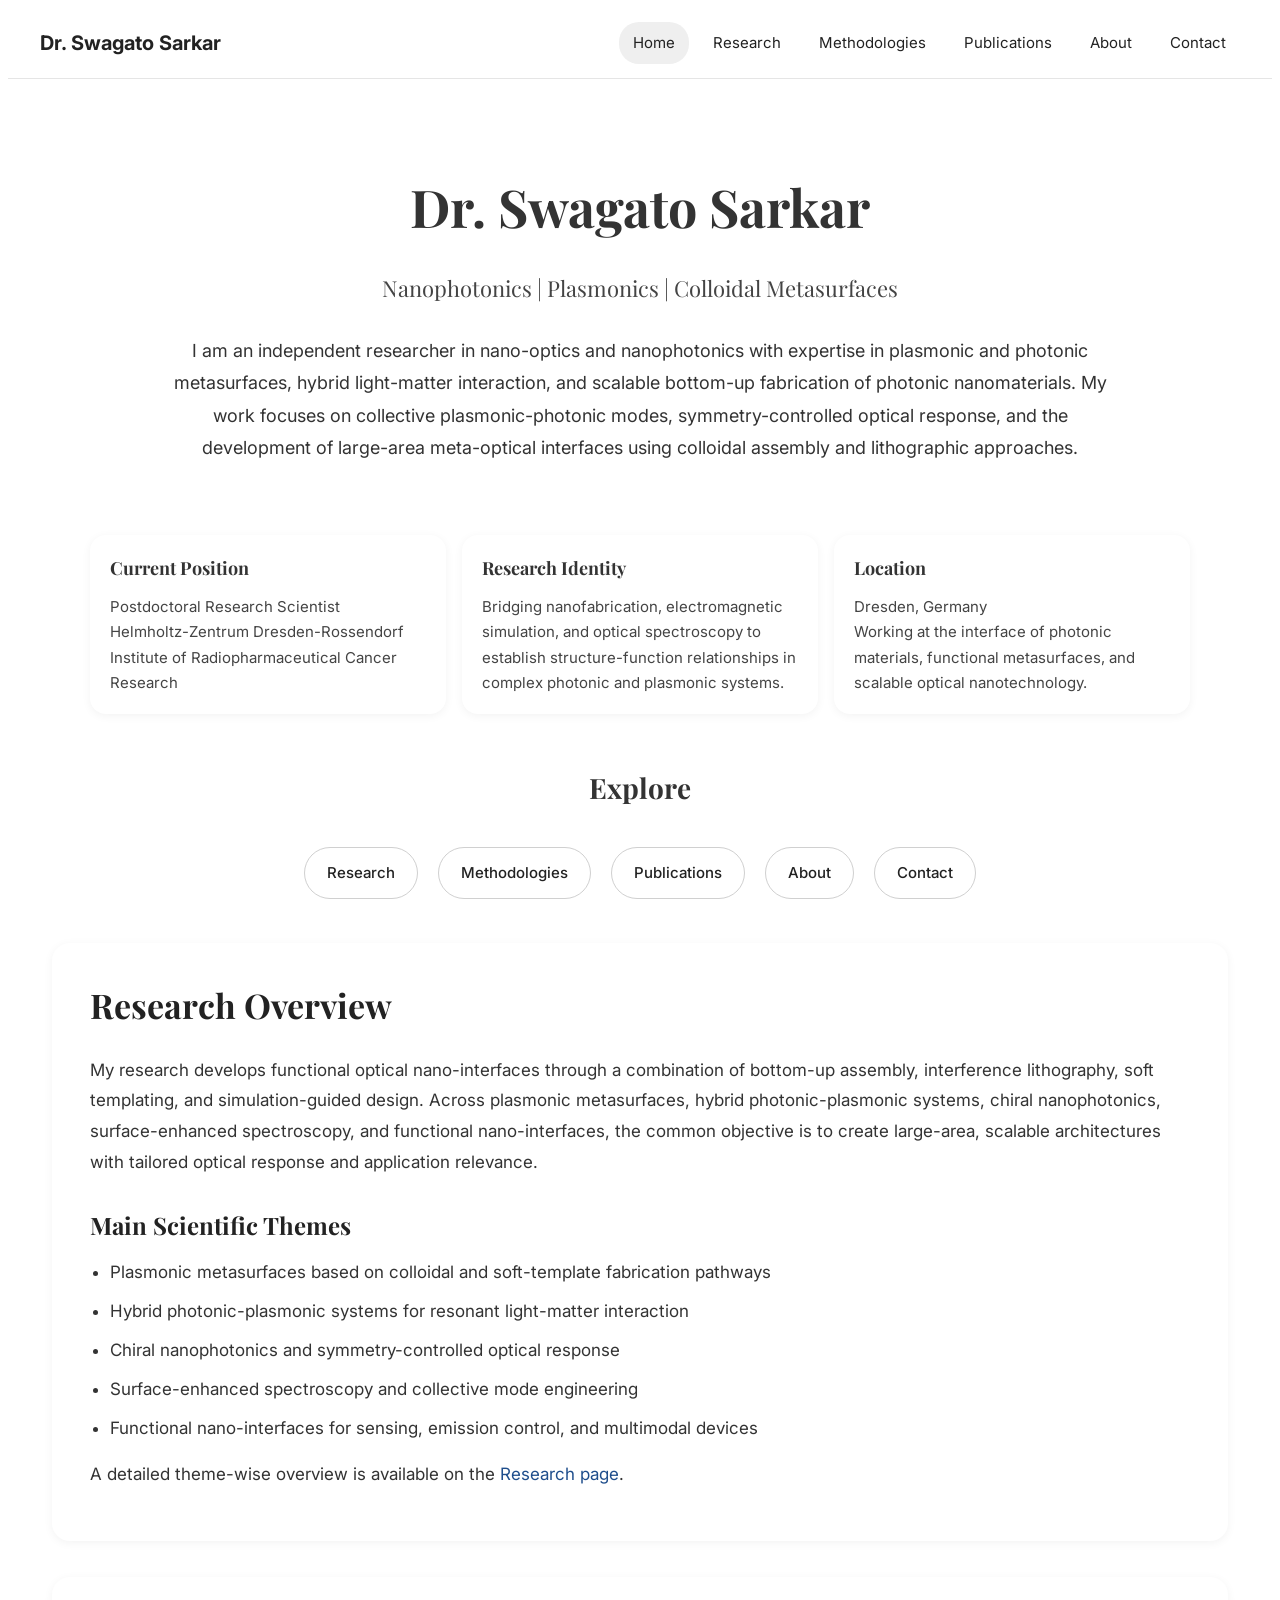
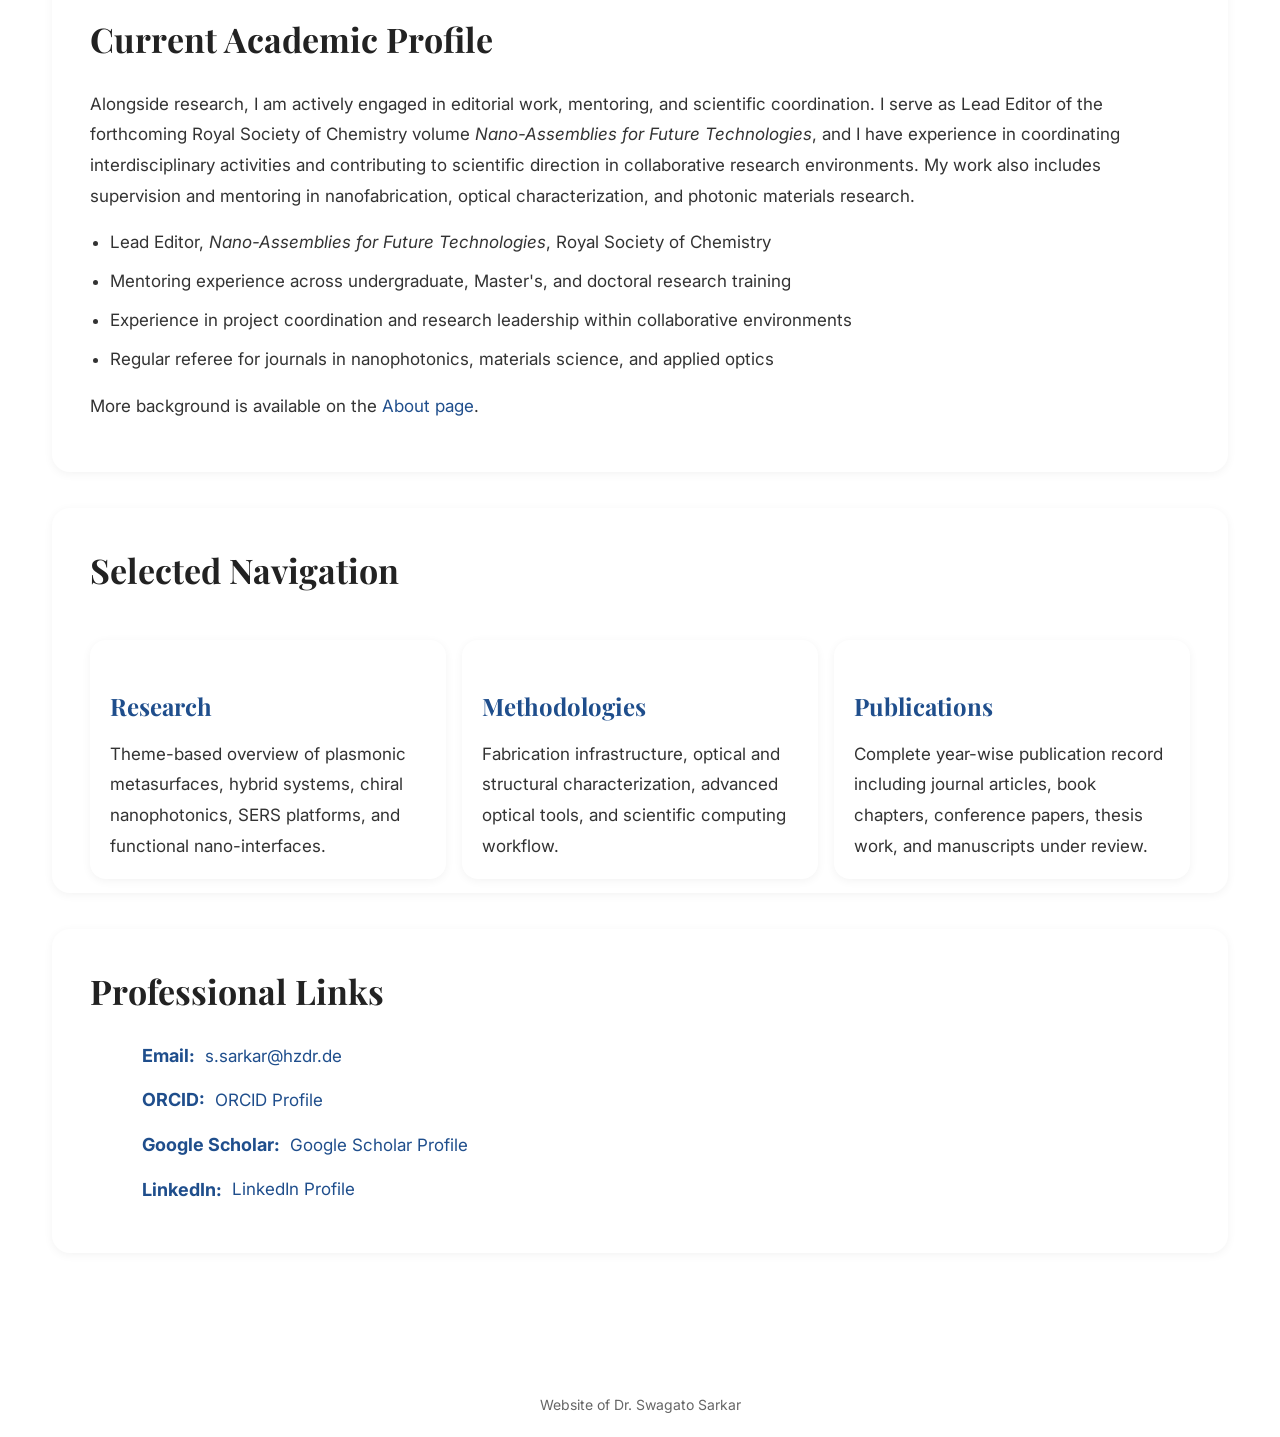
==== commit 0616be9d: "Update index.html" ====
--- a/index.html
+++ b/index.html
@@ -4,7 +4,7 @@
     <meta charset="UTF-8">
     <meta name="viewport" content="width=device-width, initial-scale=1.0">
     <title>Dr. Swagato Sarkar | Nanophotonics</title>
-    <link rel="stylesheet" href="https://cdnjs.cloudflare.com/ajax/libs/font-awesome/6.5.2/css/all.min.css">
+    <link href="https://fonts.googleapis.com/css2?family=Playfair+Display:wght@500;600&family=Inter:wght@400;500&display=swap" rel="stylesheet">
     <link rel="stylesheet" href="styles.css">
 </head>
 <body>
--- a/styles.css
+++ b/styles.css
@@ -3,11 +3,13 @@
 }
 
 body {
-    font-family: Arial, sans-serif;
-    margin: 0;
-    padding: 0;
-    background-color: #f7f7f7;
-    color: #222;
+    font-family: "Inter", sans-serif;
+    color: #333;
+    line-height: 1.7;
+}
+
+h1, h2, h3 {
+    font-family: "Playfair Display", serif;
 }
 
 .site-header {
@@ -608,7 +610,9 @@
 .fade-in-section {
     opacity: 0;
     transform: translateY(28px);
-    transition: opacity 0.8s ease, transform 0.8s ease;
+    transition:
+        opacity 0.8s ease,
+        transform 0.8s ease;
     will-change: opacity, transform;
 }
 
@@ -617,9 +621,24 @@
     transform: translateY(0);
 }
 
+/* Slightly lighter entrance for smaller repeated items */
+.timeline-item.fade-in-section,
+.contact-item.fade-in-section,
+.profile-card.fade-in-section,
+.pub-year-box.fade-in-section {
+    transform: translateY(20px);
+    transition:
+        opacity 0.7s ease,
+        transform 0.7s ease;
+}
+
 /* Reduced motion accessibility */
 @media (prefers-reduced-motion: reduce) {
-    .fade-in-section {
+    .fade-in-section,
+    .timeline-item.fade-in-section,
+    .contact-item.fade-in-section,
+    .profile-card.fade-in-section,
+    .pub-year-box.fade-in-section {
         opacity: 1;
         transform: none;
         transition: none;
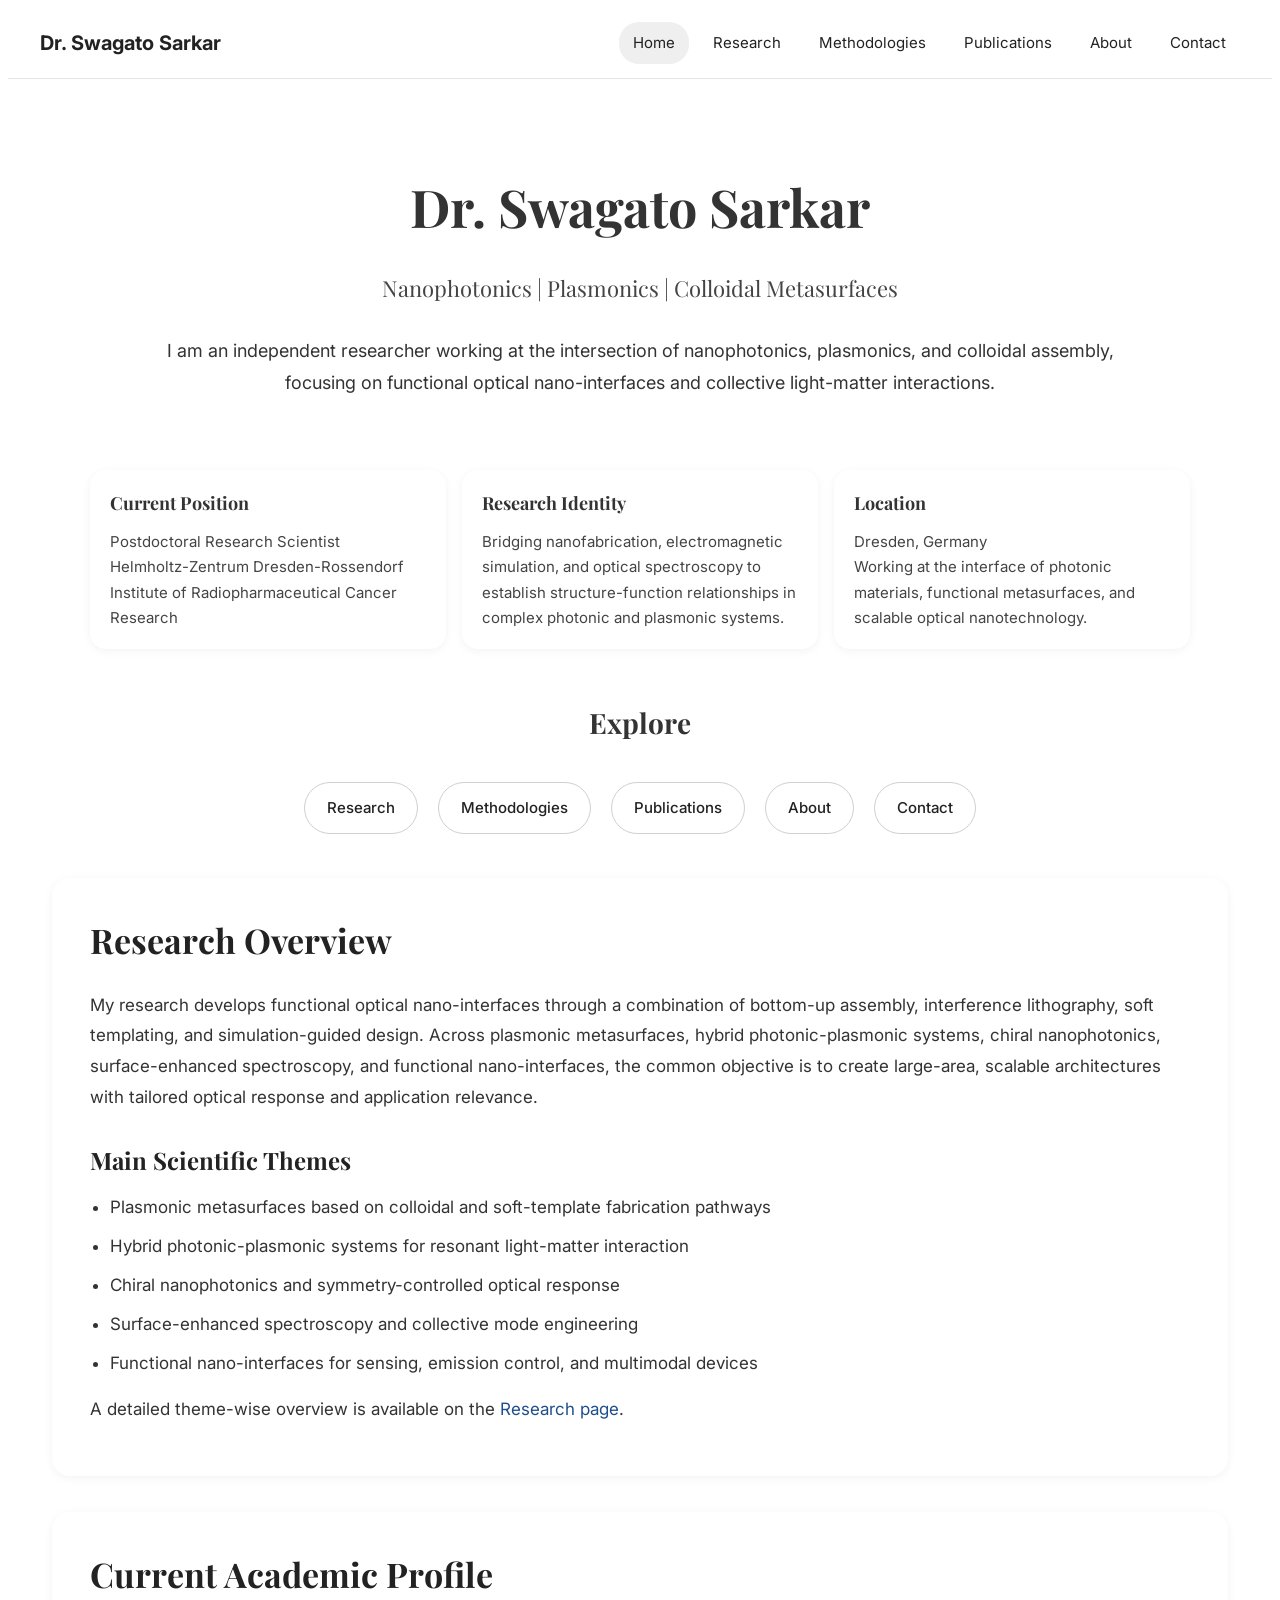
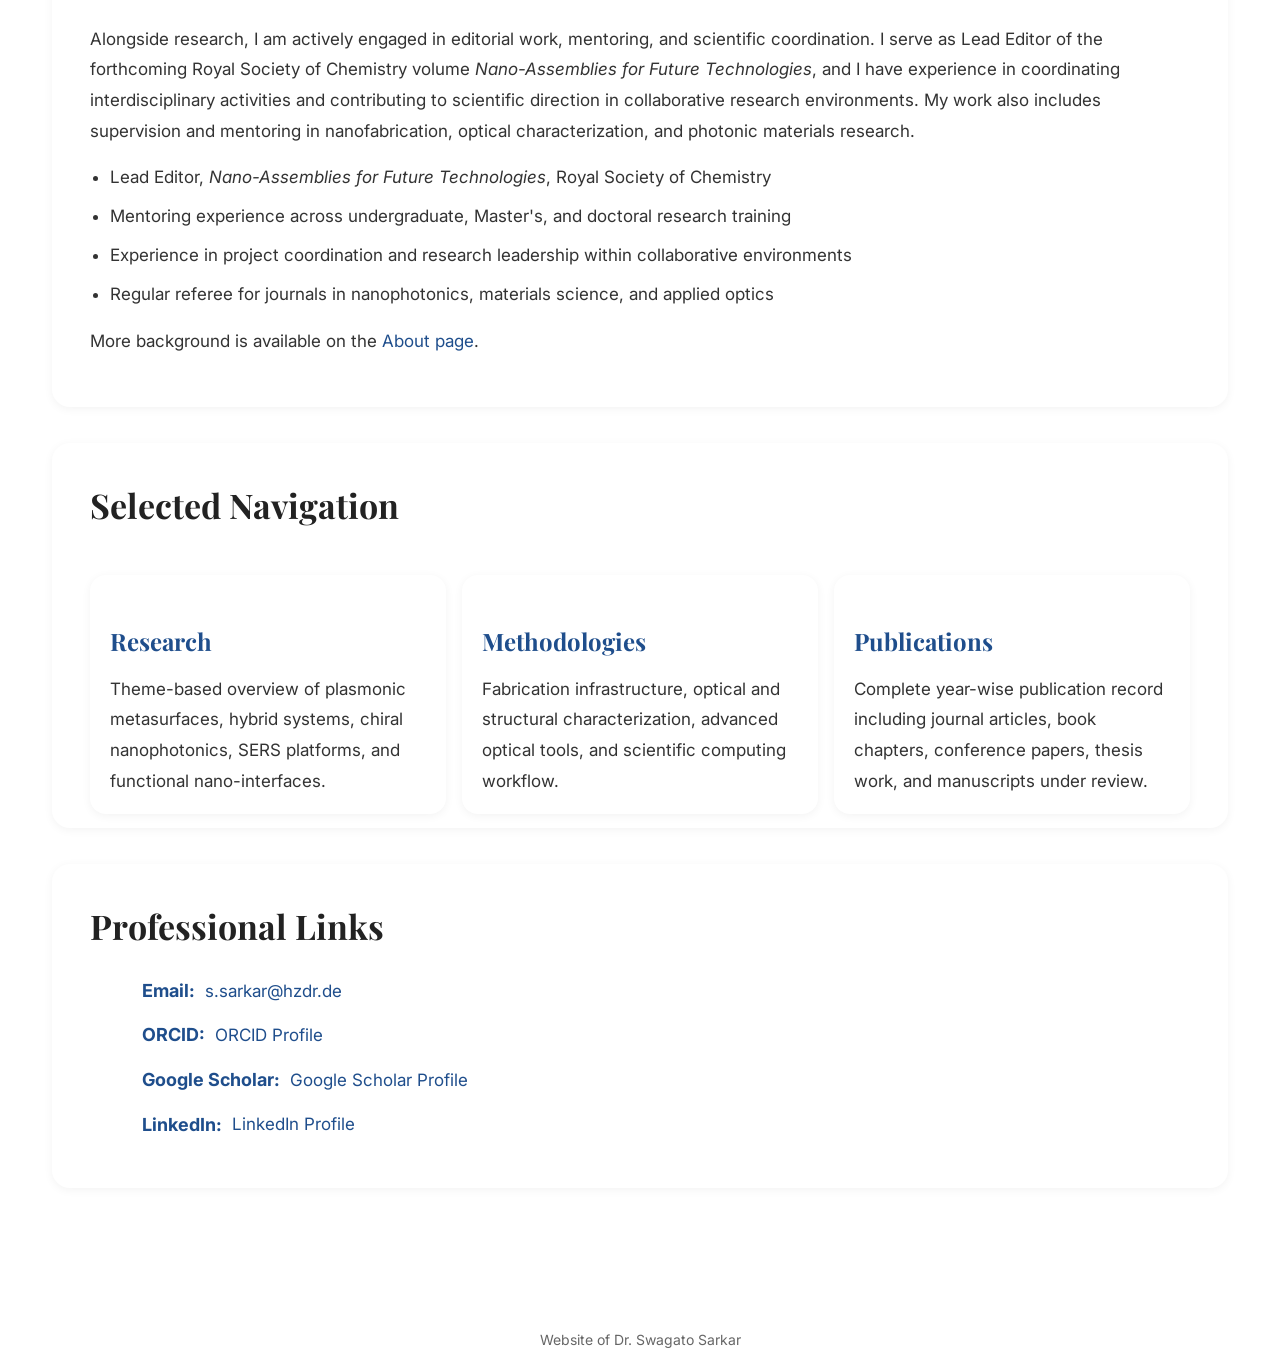
==== commit fed3fa98: "Update index.html" ====
--- a/index.html
+++ b/index.html
@@ -25,17 +25,18 @@
 
 <div class="container">
 
-    <div class="hero">
+<div class="hero hero-bg">
+    <div class="hero-overlay">
         <h1>Dr. Swagato Sarkar</h1>
         <h2>Nanophotonics | Plasmonics | Colloidal Metasurfaces</h2>
 
         <p>
-            I am an independent researcher in nano-optics and nanophotonics with expertise in plasmonic and photonic
-            metasurfaces, hybrid light-matter interaction, and scalable bottom-up fabrication of photonic nanomaterials.
-            My work focuses on collective plasmonic-photonic modes, symmetry-controlled optical response, and the
-            development of large-area meta-optical interfaces using colloidal assembly and lithographic approaches.
-        </p>
-    </div>
+            I am an independent researcher working at the intersection of nanophotonics,
+            plasmonics, and colloidal assembly, focusing on functional optical nano-interfaces
+            and collective light-matter interactions.
+        </p>
+    </div>
+</div>
 
     <div class="card-grid">
         <div class="profile-card">
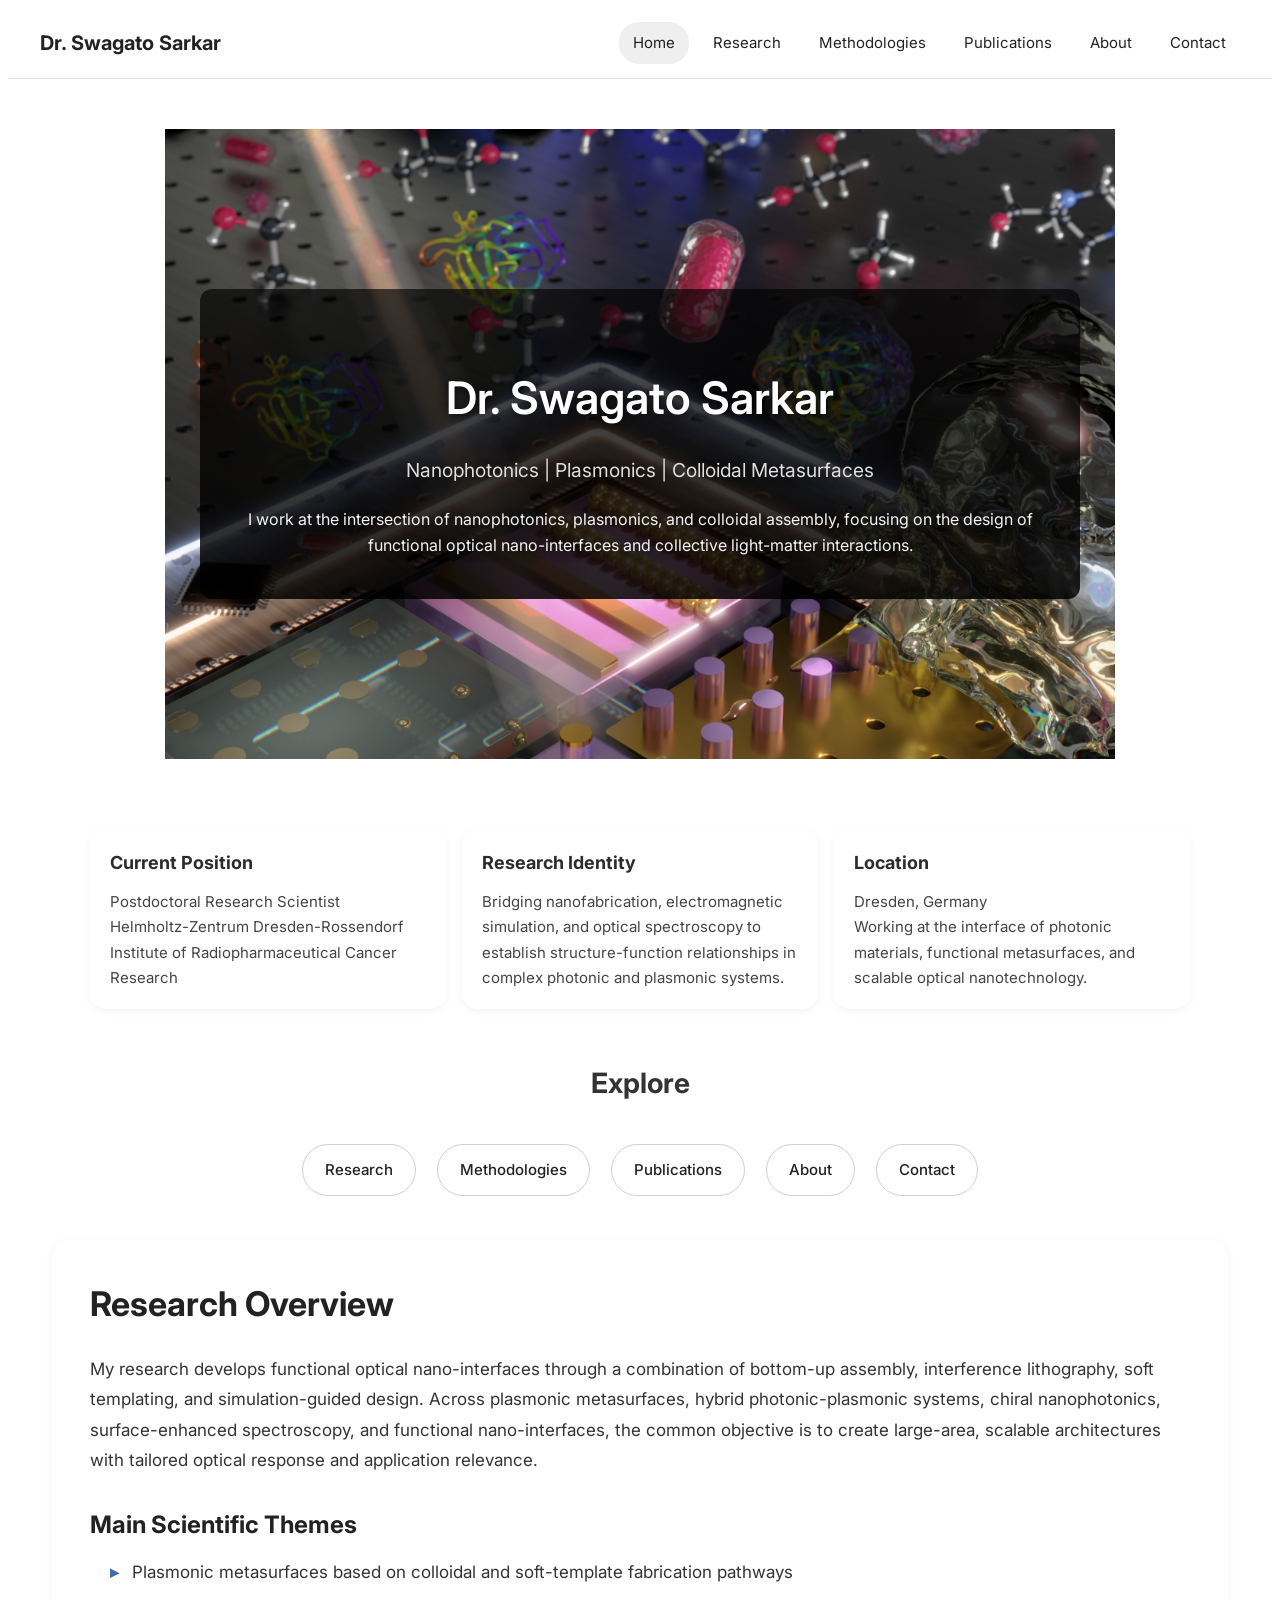
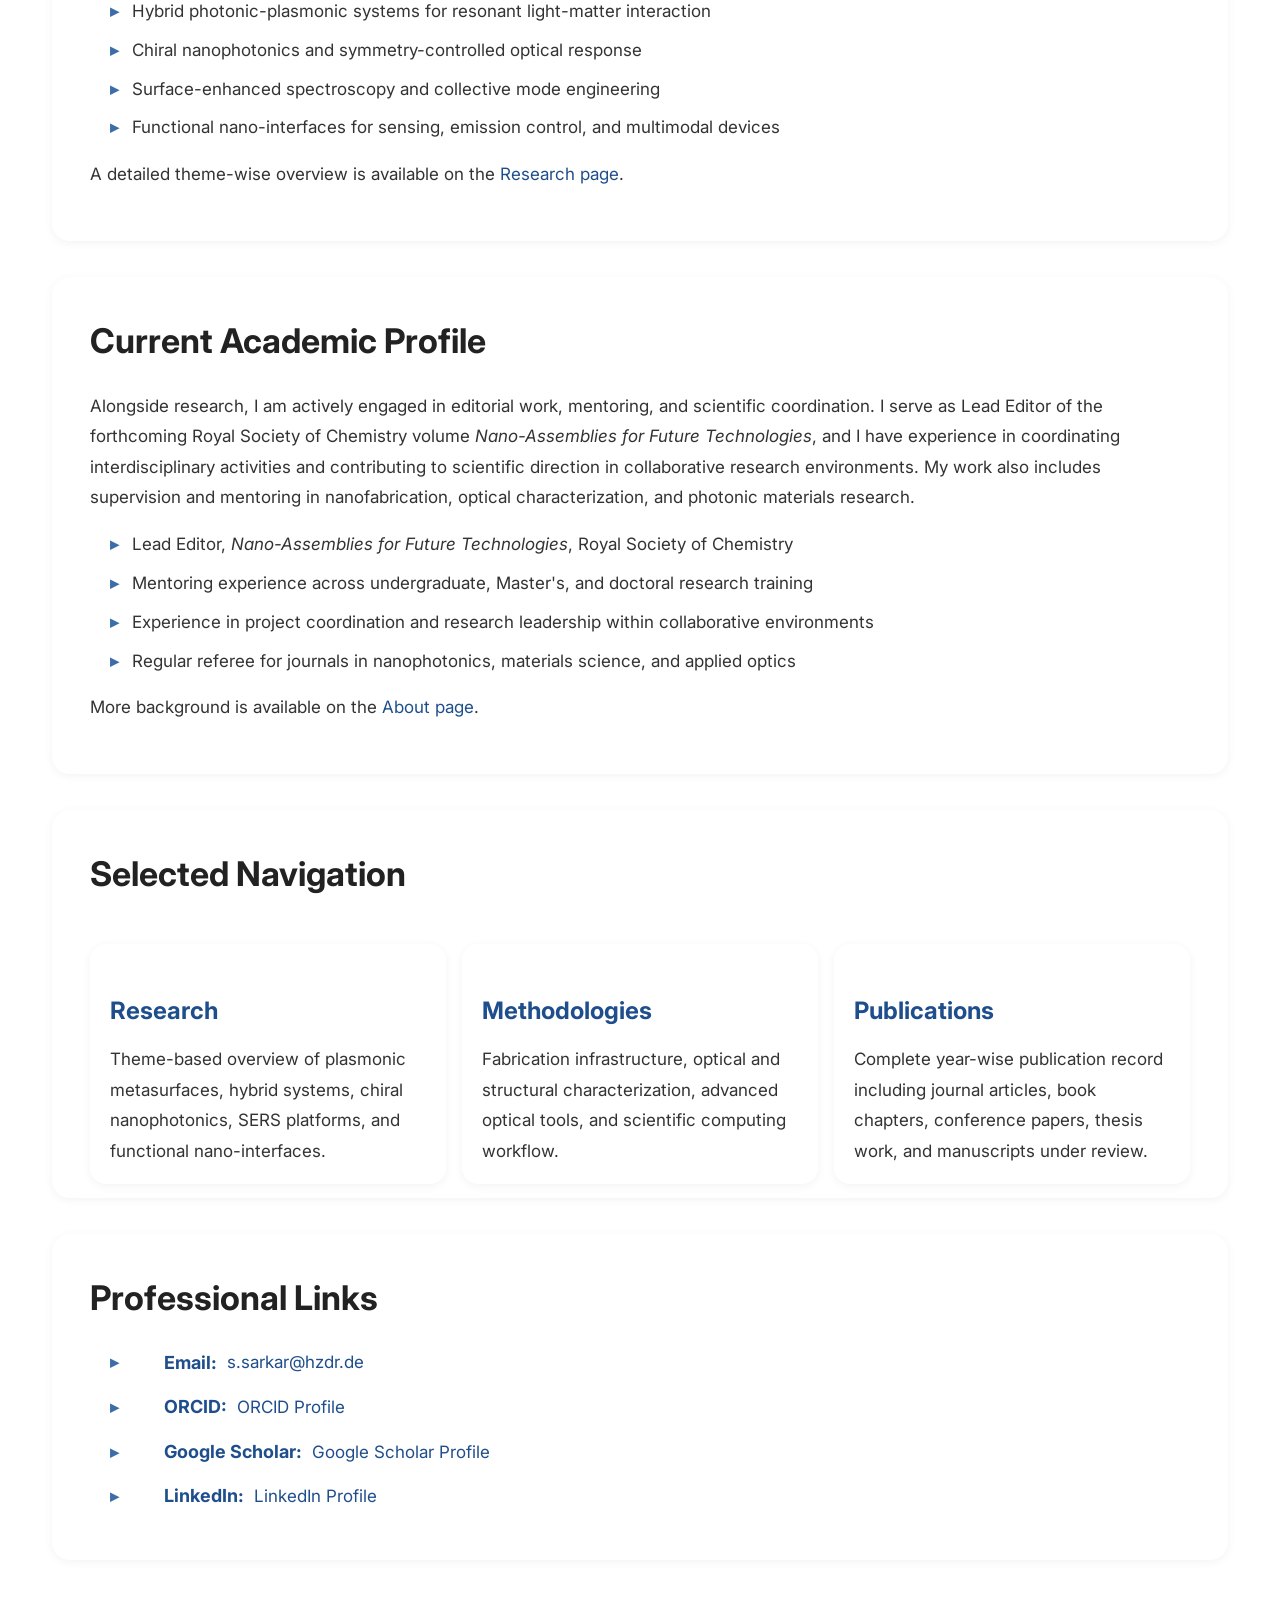
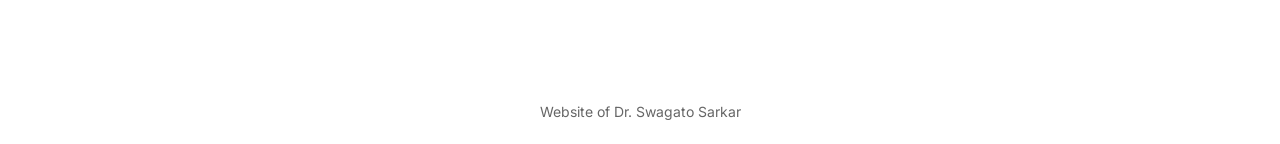
==== commit c57f81bd: "Update index.html" ====
--- a/index.html
+++ b/index.html
@@ -31,9 +31,7 @@
         <h2>Nanophotonics | Plasmonics | Colloidal Metasurfaces</h2>
 
         <p>
-            I am an independent researcher working at the intersection of nanophotonics,
-            plasmonics, and colloidal assembly, focusing on functional optical nano-interfaces
-            and collective light-matter interactions.
+            I work at the intersection of nanophotonics, plasmonics, and colloidal assembly, focusing on the design of functional optical nano-interfaces and collective light-matter interactions.
         </p>
     </div>
 </div>
--- a/styles.css
+++ b/styles.css
@@ -4,12 +4,35 @@
 
 body {
     font-family: "Inter", sans-serif;
-    color: #333;
-    line-height: 1.7;
-}
-
-h1, h2, h3 {
-    font-family: "Playfair Display", serif;
+    font-size: 17px;          /* slightly larger */
+    line-height: 1.75;        /* more breathing space */
+    color: #2c2c2c;           /* softer than pure black */
+}
+
+body {
+    font-family: "Inter", sans-serif;
+    font-size: 17px;          /* slightly larger */
+    line-height: 1.75;        /* more breathing space */
+    color: #2c2c2c;           /* softer than pure black */
+}
+
+ul {
+    padding-left: 0;
+    list-style: none;
+}
+
+ul li {
+    position: relative;
+    padding-left: 22px;
+    margin-bottom: 10px;
+}
+
+ul li::before {
+    content: "▸";
+    position: absolute;
+    left: 0;
+    color: #3b6ea8;   /* subtle blue accent */
+    font-weight: bold;
 }
 
 .site-header {
@@ -644,3 +667,60 @@
         transition: none;
     }
 }
+/* HERO BACKGROUND */
+.hero-bg {
+    position: relative;
+    background: url("hero.jpg") center/cover no-repeat;
+    height: 70vh;
+    display: flex;
+    align-items: center;
+    justify-content: center;
+}
+
+/* DARK OVERLAY */
+.hero-overlay {
+    background: linear-gradient(
+        to bottom,
+        rgba(0, 0, 0, 0.65),
+        rgba(0, 0, 0, 0.85)
+    );
+    padding: 40px;
+    border-radius: 12px;
+    text-align: center;
+    color: white;
+    max-width: 800px;
+}
+
+/* TEXT STYLING */
+.hero-overlay h1 {
+    font-size: 2.8rem;
+    margin-bottom: 10px;
+}
+
+.hero-overlay h2 {
+    font-size: 1.2rem;
+    margin-bottom: 20px;
+    font-weight: 400;
+}
+
+.hero-overlay p {
+    font-size: 1rem;
+    line-height: 1.6;
+}
+.hero-overlay h1 {
+    color: #ffffff;
+    font-weight: 600;
+}
+
+.hero-overlay h2 {
+    color: #e0e0e0;
+}
+
+.hero-overlay p {
+    color: #f5f5f5;
+}
+.hero-overlay h1,
+.hero-overlay h2,
+.hero-overlay p {
+    text-shadow: 0 2px 8px rgba(0, 0, 0, 0.6);
+}
